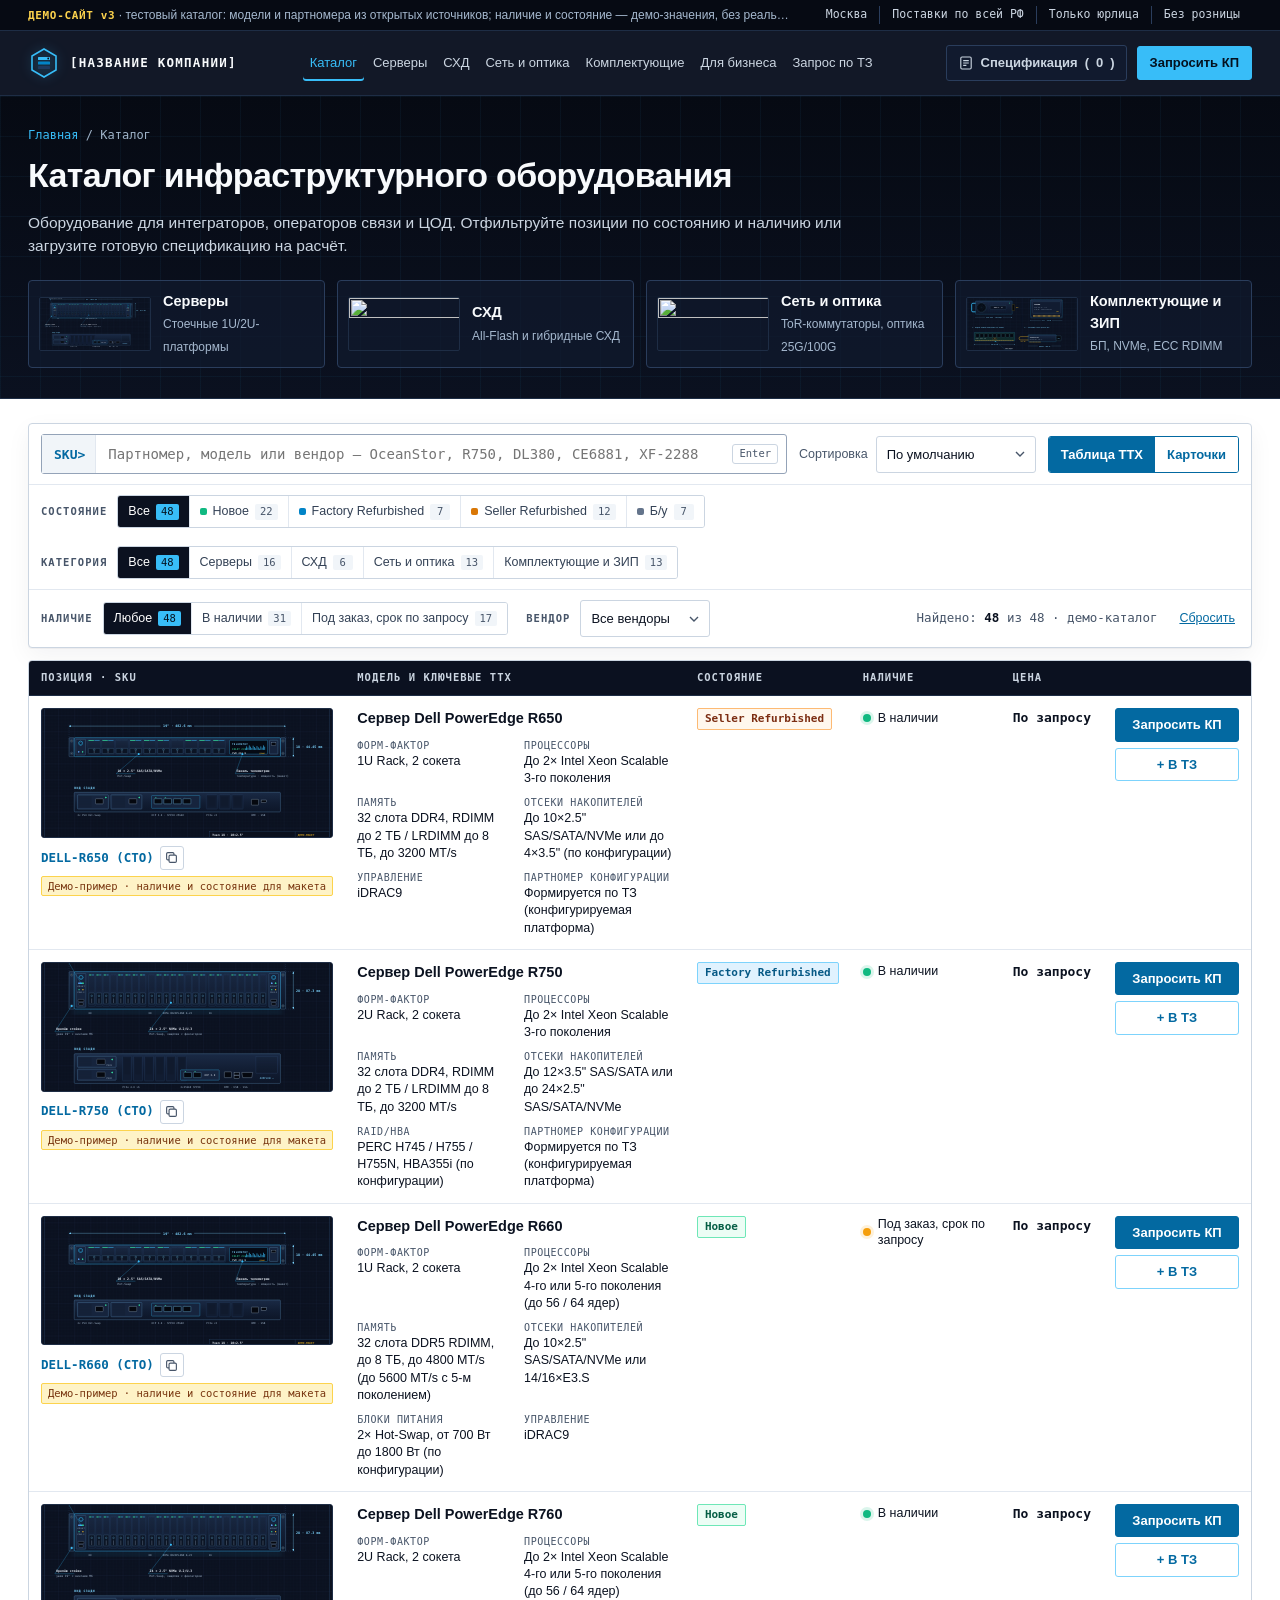
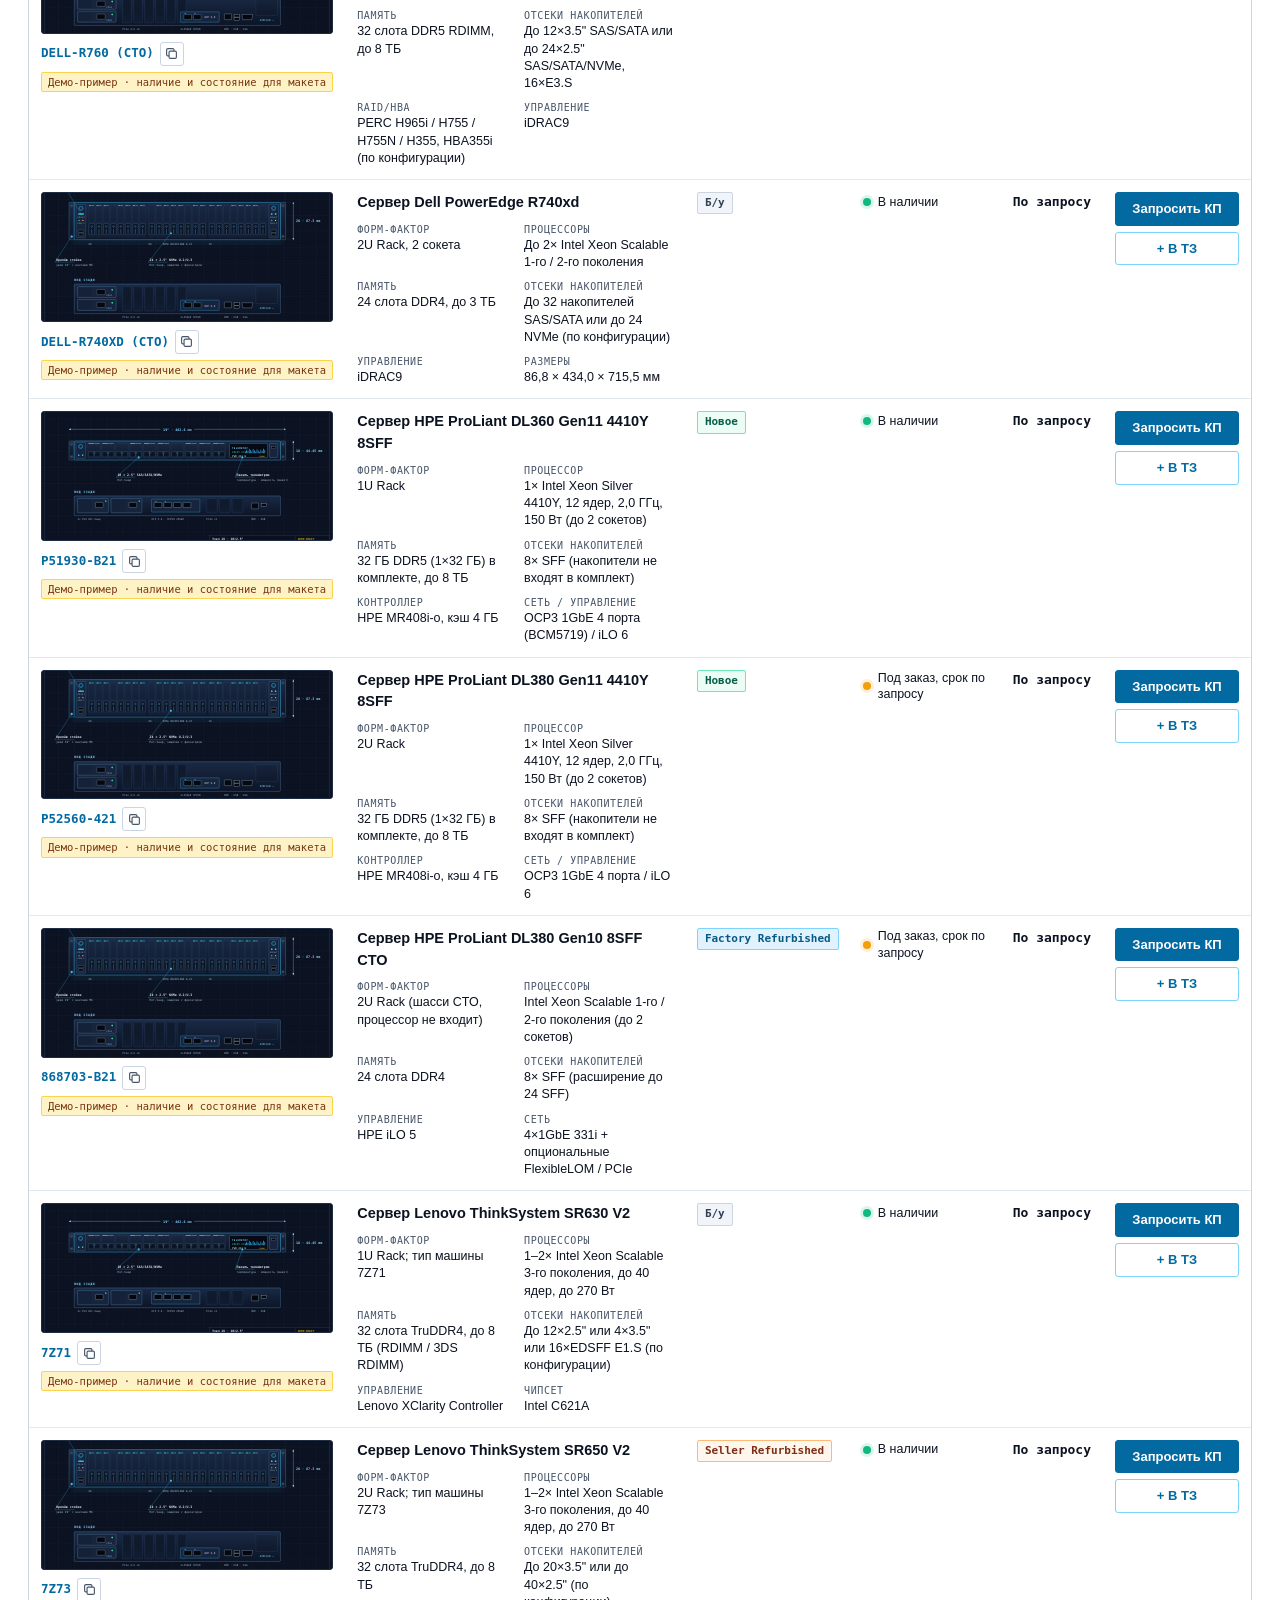
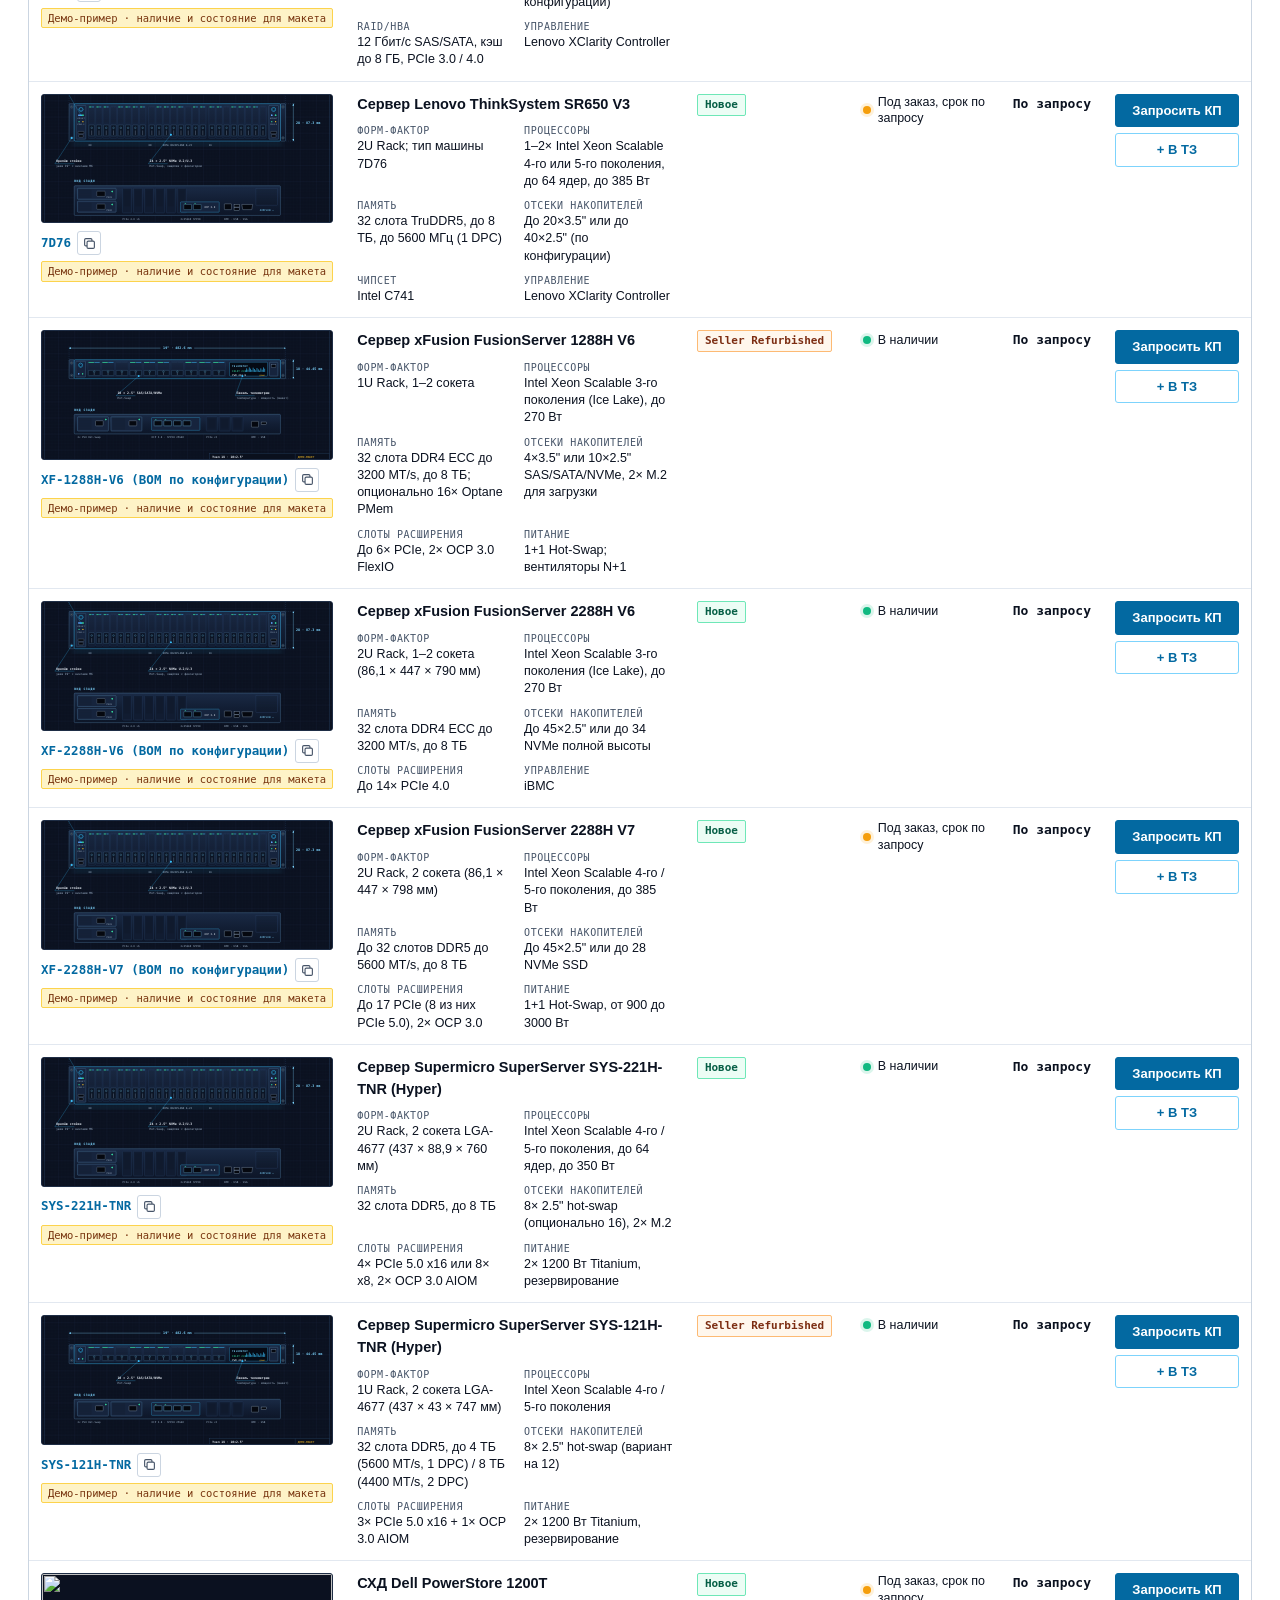
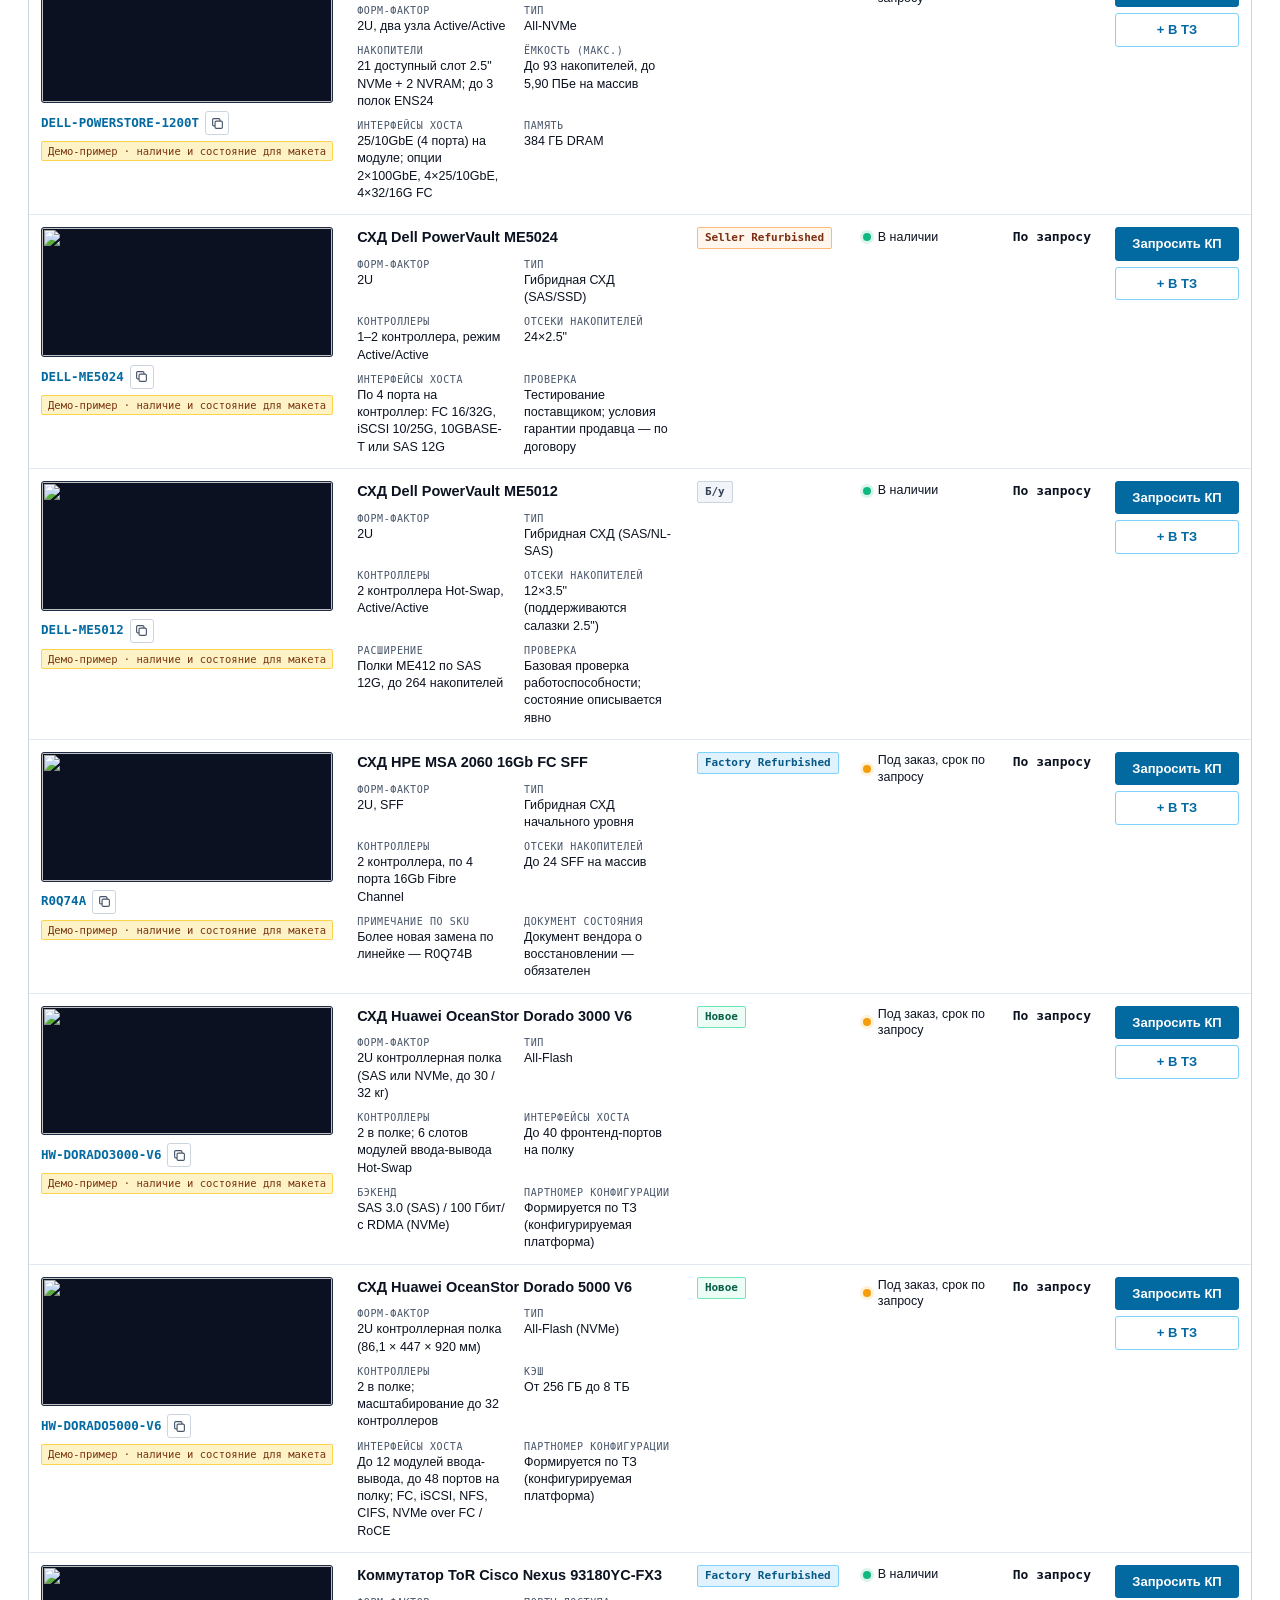
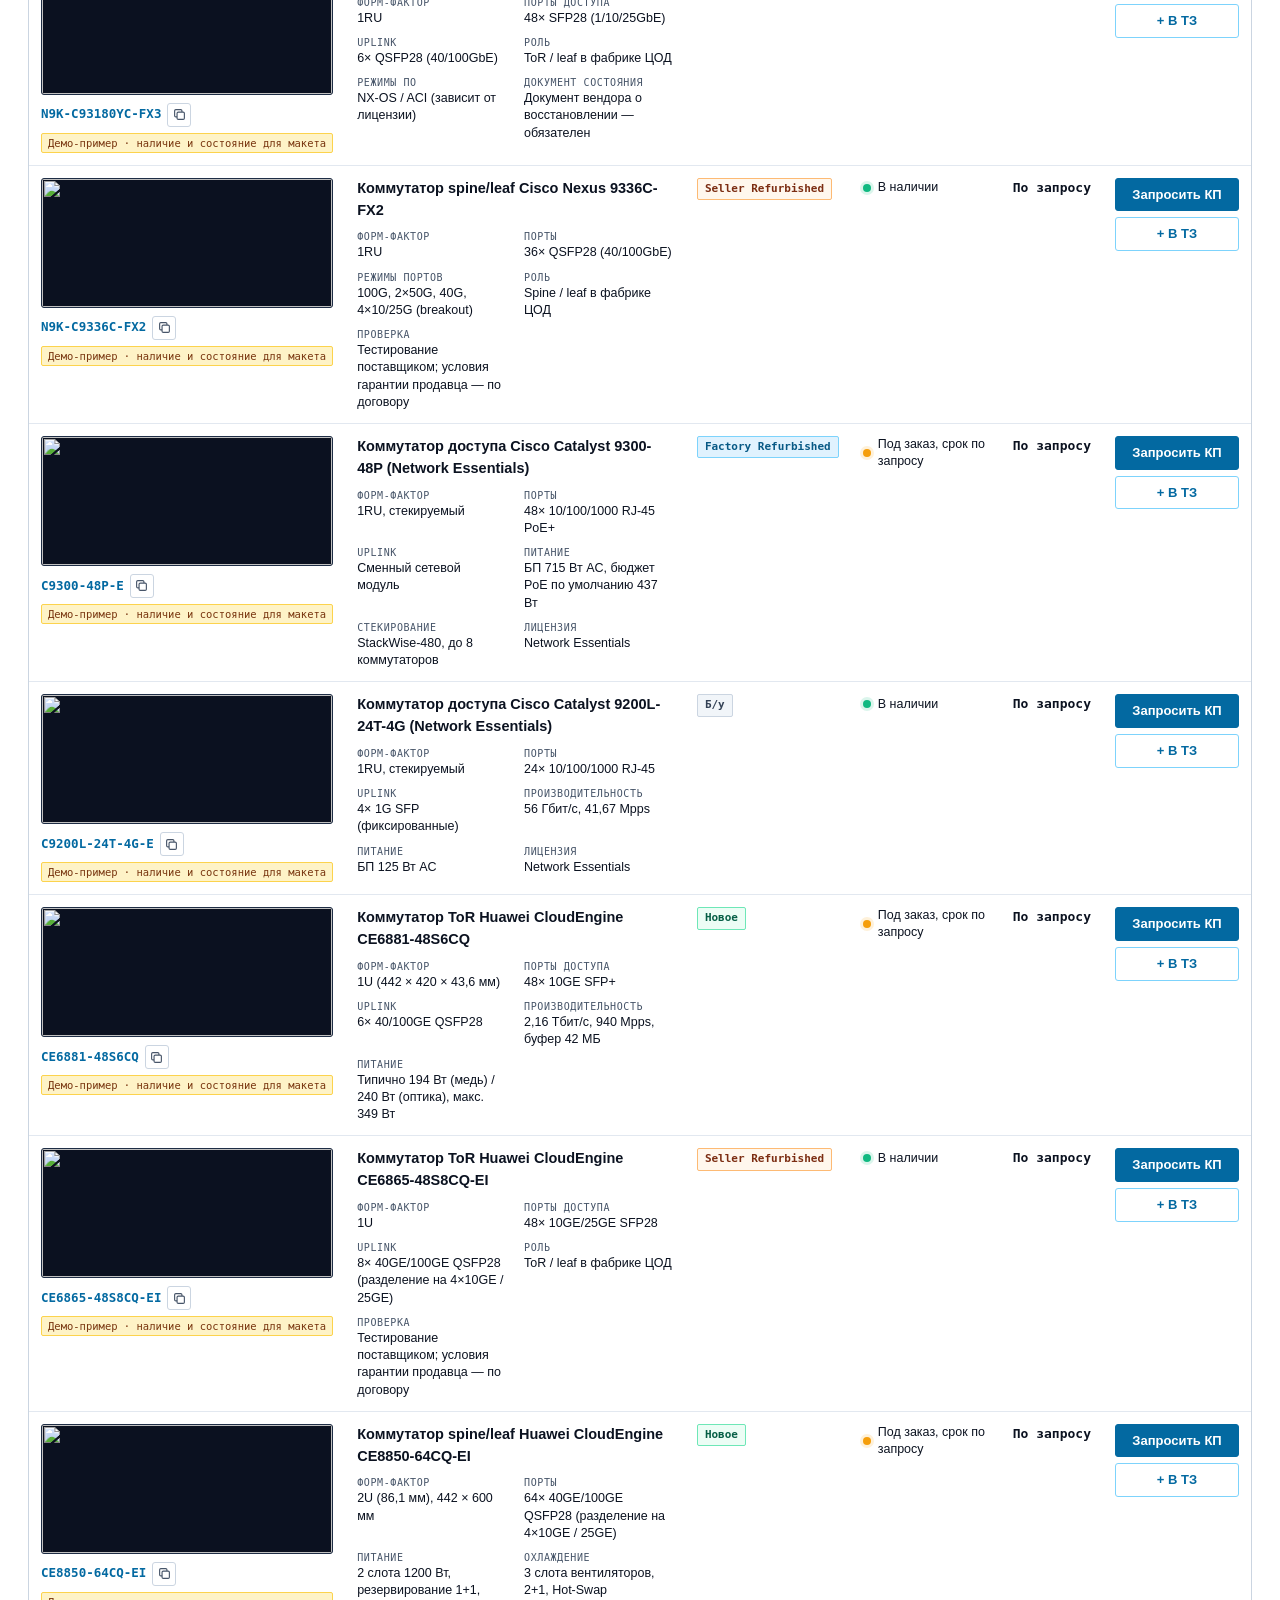
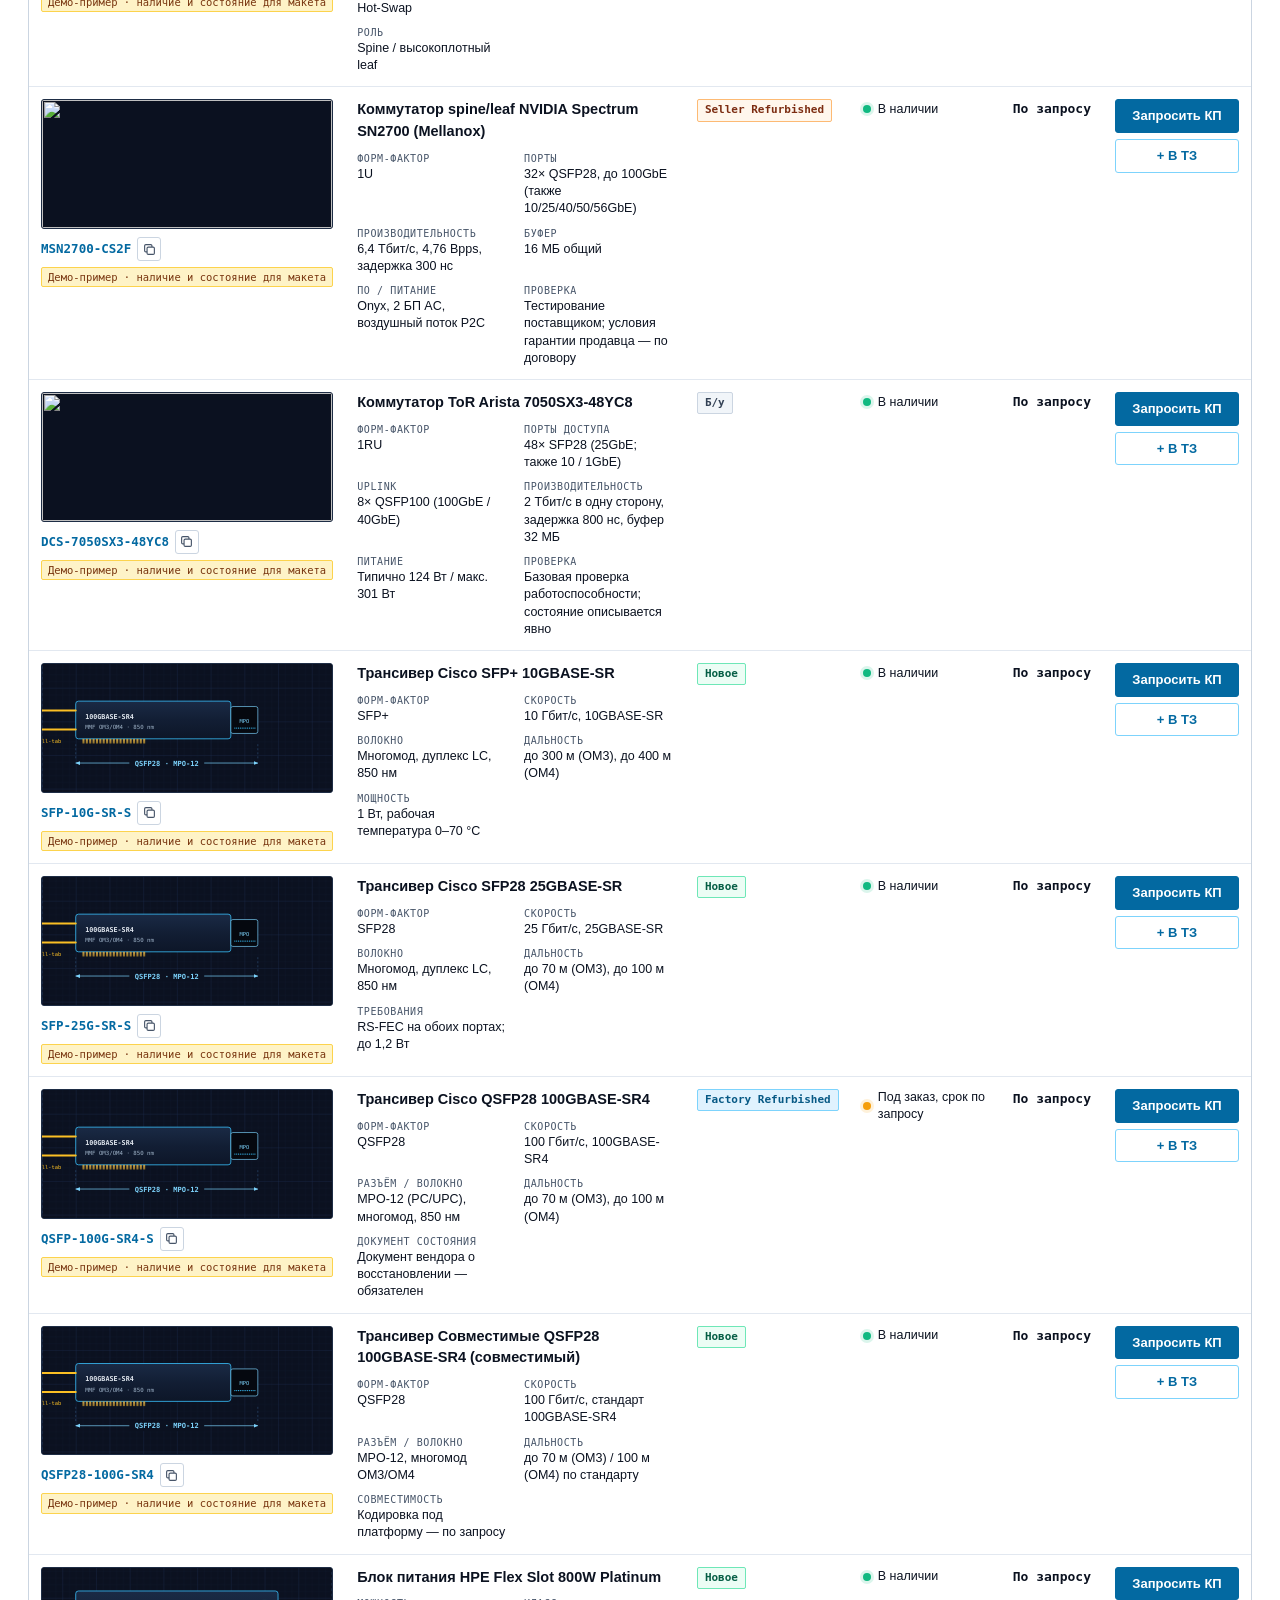
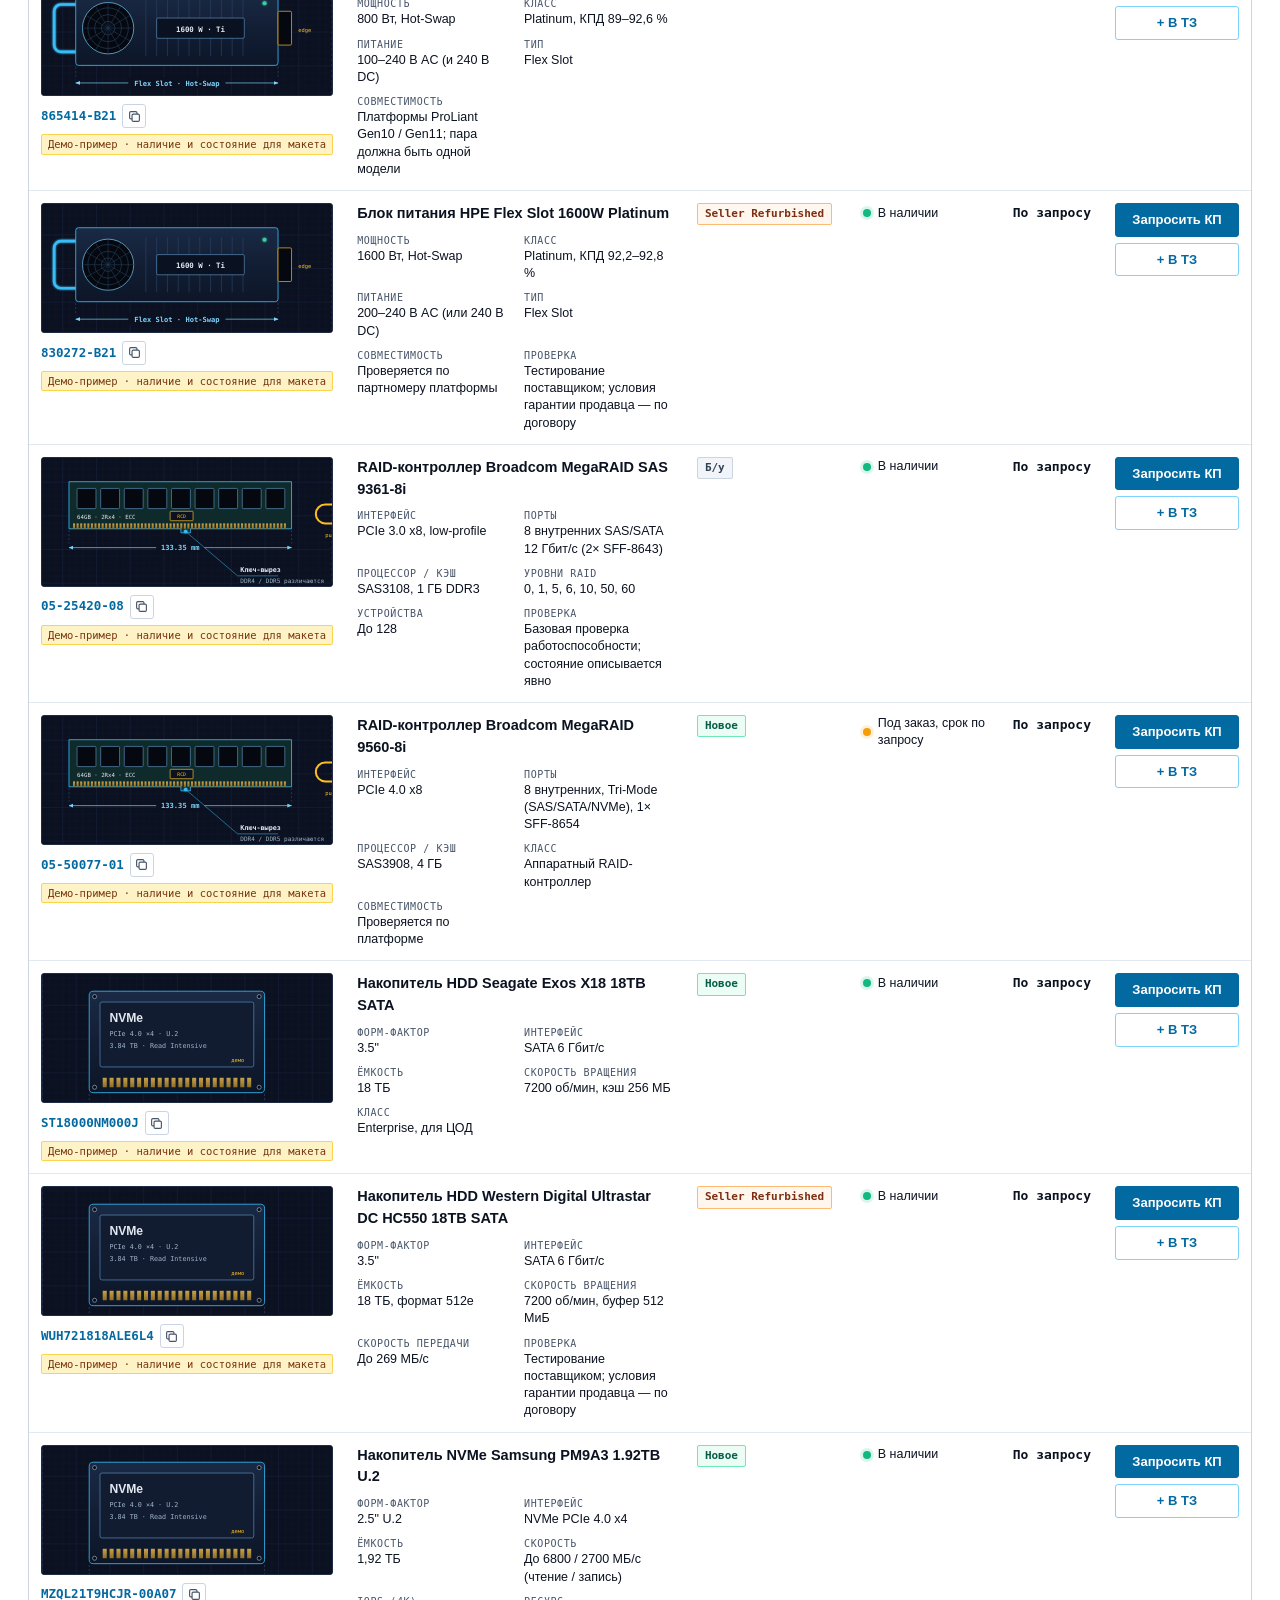
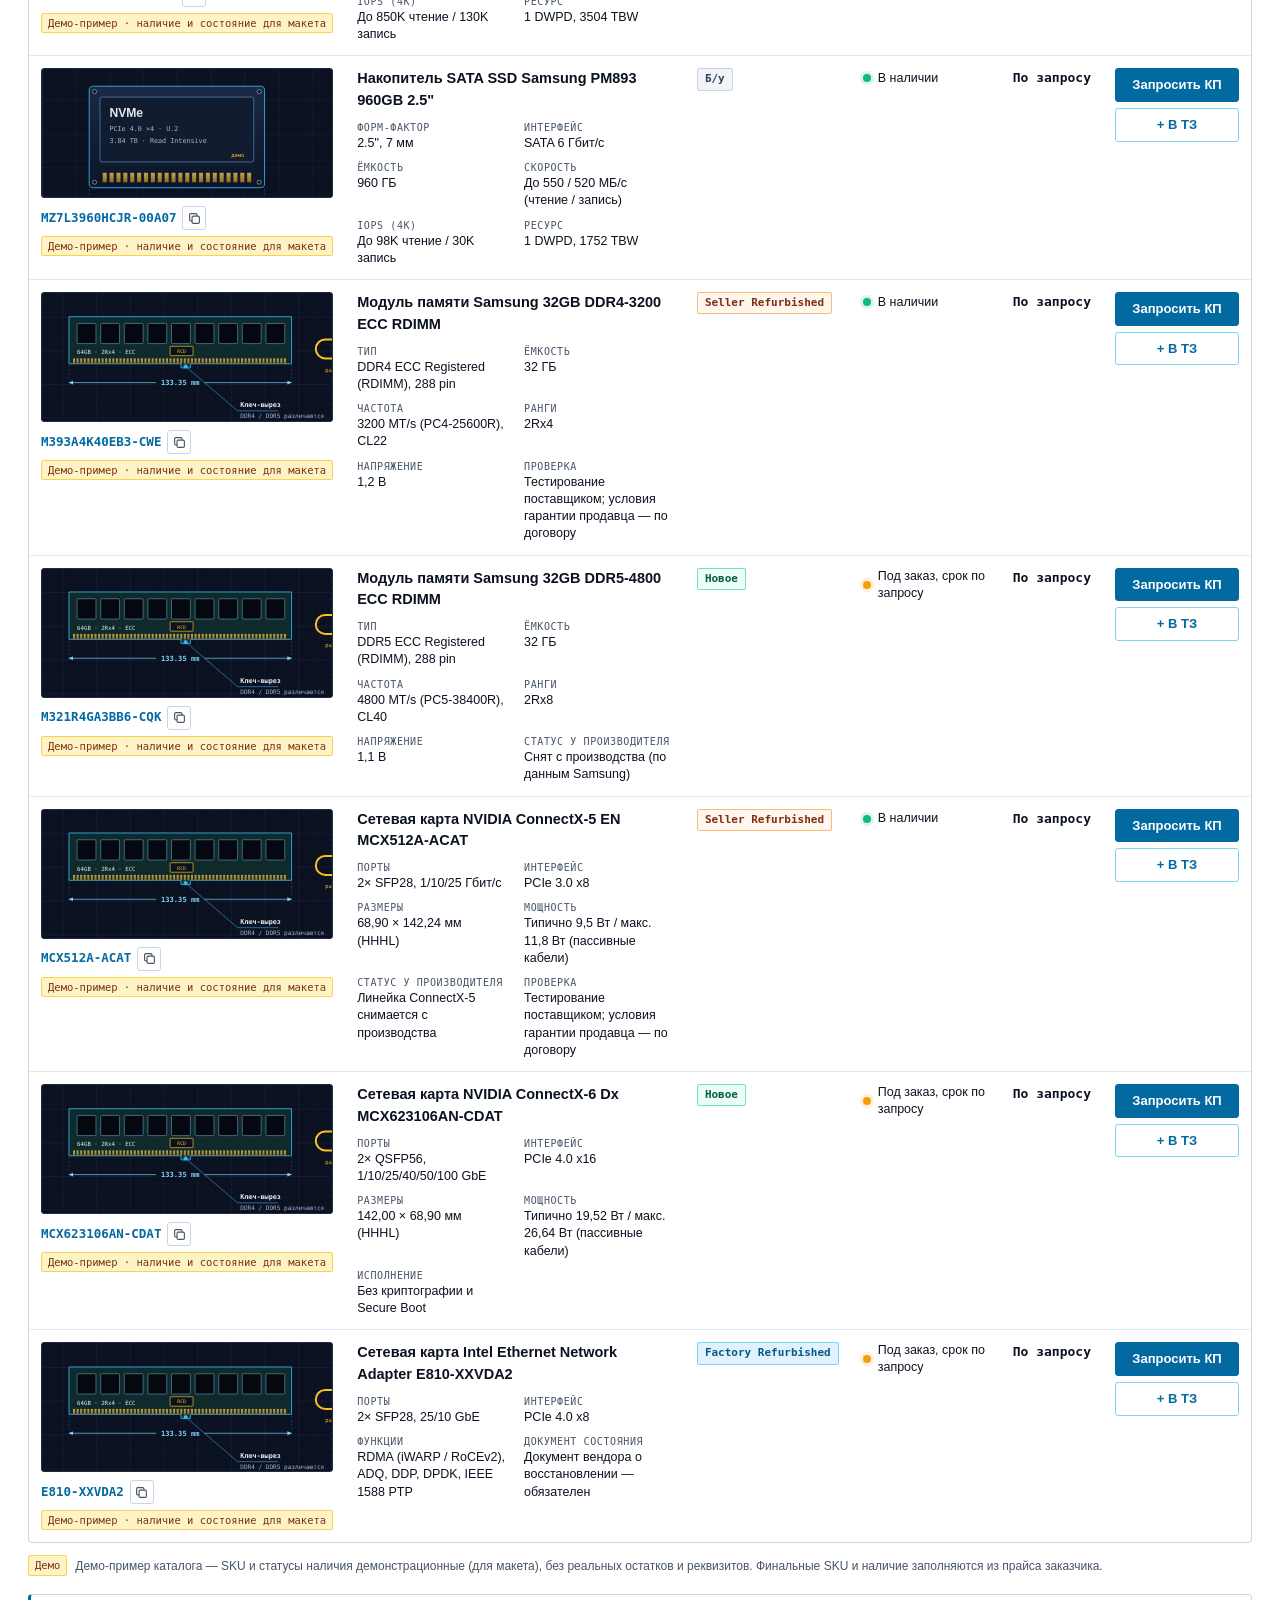
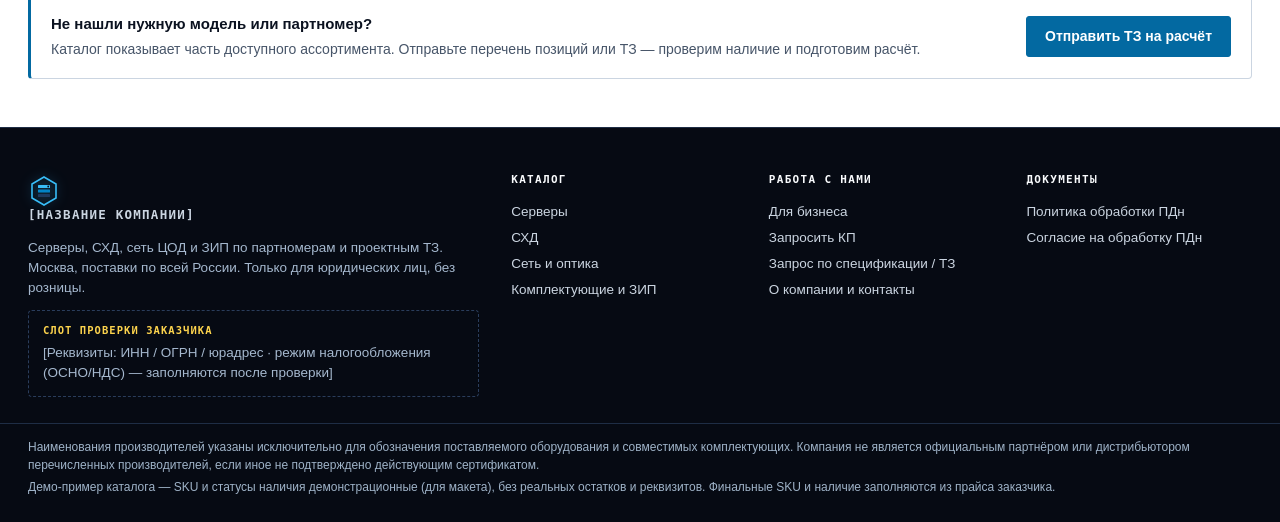
==== catalog.html @ e1e4afc6 "Demo site v3 (3/5): pages" ====
<!doctype html>
<html lang="ru">
<head>
<meta name="robots" content="noindex,nofollow">
<meta charset="utf-8">
<meta name="viewport" content="width=device-width, initial-scale=1">
<title>Каталог — демо-сайт v3</title>
<meta name="description" content="Каталог: серверы, СХД, сеть и оптика, комплектующие — фильтр по 4 состояниям и наличию.">
<link rel="icon" href="data:,">
<link rel="stylesheet" href="assets/style.css">
</head>
<body class="pg-catalog">
<a class="skip" href="#main">К содержанию</a>
<div class="util-bar"><div class="wrap ub"><span class="ub-demo"><b>ДЕМО-САЙТ v3</b> · тестовый каталог: модели и партномера из открытых источников; наличие и состояние — демо-значения, без реальных остатков и реквизитов</span><span class="ub-facts"><span>Москва</span><span>Поставки по всей РФ</span><span>Только юрлица</span><span>Без розницы</span></span></div></div><header class="site-header"><div class="wrap hdr"><a class="logo" href="index.html"><svg class="logo-mark" viewBox="0 0 32 32" aria-hidden="true"><path d="M16 2 28 9v14l-12 7L4 23V9z" fill="none" stroke="#38BDF8" stroke-width="1.6"/><rect x="10" y="10" width="12" height="3" rx=".6" fill="#38BDF8"/><rect x="10" y="14.5" width="12" height="3" rx=".6" fill="#0284C7"/><rect x="10" y="19" width="12" height="3" rx=".6" fill="#1E3A5F"/><circle cx="20.2" cy="11.5" r=".9" fill="#060A13"/></svg><span class="logo-txt">[НАЗВАНИЕ КОМПАНИИ]<small>инфраструктура ЦОД · B2B</small></span></a><nav class="nav" aria-label="Основное меню"><a data-nav href="catalog.html">Каталог</a><a data-nav href="catalog.html?category=servers">Серверы</a><a data-nav href="catalog.html?category=storage">СХД</a><a data-nav href="catalog.html?category=network">Сеть и оптика</a><a data-nav href="catalog.html?category=components">Комплектующие</a><a data-nav href="for-business.html">Для бизнеса</a><a data-nav href="rfq-spec.html">Запрос по ТЗ</a></nav><div class="hdr-cta"><button type="button" class="spec-btn" data-bom-btn aria-label="Черновик спецификации"><svg viewBox="0 0 20 20" aria-hidden="true"><rect x="3.5" y="2.5" width="13" height="15" rx="1.5" fill="none" stroke="currentColor" stroke-width="1.4"/><path d="M6.5 7h7M6.5 10h7M6.5 13h4" stroke="currentColor" stroke-width="1.4"/></svg><span class="spec-l">Спецификация</span> (<span data-bom-count>0</span>)</button><a class="btn btn-cyan btn-sm hdr-kp" href="rfq.html">Запросить КП</a><button class="menu-btn" type="button" data-menu-toggle aria-expanded="false" aria-label="Меню"><span></span><span></span><span></span></button></div></div></header>
<main id="main">
<section class="page-head"><div class="wrap"><nav class="crumbs mono" aria-label="Хлебные крошки"><a href="index.html">Главная</a> / <span>Каталог</span></nav>
<h1 data-cat-h1 data-default="Каталог инфраструктурного оборудования">Каталог инфраструктурного оборудования</h1>
<p class="lead">Оборудование для интеграторов, операторов связи и ЦОД. Отфильтруйте позиции по состоянию и наличию или загрузите готовую спецификацию на расчёт.</p>
<div class="cat-tiles"><a class="cat-tile" href="catalog.html?category=servers"><img src="assets/img/server-2u-nvme.svg" alt=""><span><b>Серверы</b><small>Стоечные 1U/2U-платформы</small></span></a><a class="cat-tile" href="catalog.html?category=storage"><img src="assets/img/storage-allflash.svg" alt=""><span><b>СХД</b><small>All-Flash и гибридные СХД</small></span></a><a class="cat-tile" href="catalog.html?category=network"><img src="assets/img/switch-tor-1u.svg" alt=""><span><b>Сеть и оптика</b><small>ToR-коммутаторы, оптика 25G/100G</small></span></a><a class="cat-tile" href="catalog.html?category=components"><img src="assets/img/component-psu-kit.svg" alt=""><span><b>Комплектующие и ЗИП</b><small>БП, NVMe, ECC RDIMM</small></span></a></div></div></section>
<section class="light light-tight"><div class="wrap"><div class="wz" data-catalog data-view="table" data-main-catalog>
<div class="toolbar">
<div class="tb-row"><form class="sku-search" data-search-form role="search"><span class="sku-pfx mono" aria-hidden="true">SKU&gt;</span><input type="search" data-fsearch placeholder="Партномер, модель или вендор — OceanStor, R750, DL380, CE6881, XF-2288" aria-label="Поиск по партномеру, модели или вендору" autocomplete="off" spellcheck="false"><kbd class="mono">Enter</kbd></form>
<label class="tb-sel"><span>Сортировка</span><select data-fsel="sort" aria-label="Сортировка"><option value="default">По умолчанию</option><option value="stock">Сначала в наличии</option><option value="vendor">По вендору</option><option value="form">По форм-фактору</option></select></label>
<div class="view-tg" role="group" aria-label="Вид"><button type="button" data-view="table">Таблица ТТХ</button><button type="button" data-view="cards">Карточки</button></div></div>
<div class="tb-row tb-filters"><div class="fgroup"><span class="fl">Состояние</span><div class="seg seg-cond" role="group" aria-label="Состояние"><button type="button" data-fbtn data-key="condition" data-value="">Все <span class="n"></span></button><button type="button" class="fb-new" data-fbtn data-key="condition" data-value="new">Новое <span class="n"></span></button><button type="button" class="fb-factory" data-fbtn data-key="condition" data-value="factory">Factory Refurbished <span class="n"></span></button><button type="button" class="fb-seller" data-fbtn data-key="condition" data-value="seller">Seller Refurbished <span class="n"></span></button><button type="button" class="fb-used" data-fbtn data-key="condition" data-value="used">Б/у <span class="n"></span></button></div></div>
<div class="fgroup"><span class="fl">Категория</span><div class="seg" role="group" aria-label="Категория"><button type="button" data-fbtn data-key="category" data-value="">Все <span class="n"></span></button><button type="button" class="fb-servers" data-fbtn data-key="category" data-value="servers">Серверы <span class="n"></span></button><button type="button" class="fb-storage" data-fbtn data-key="category" data-value="storage">СХД <span class="n"></span></button><button type="button" class="fb-network" data-fbtn data-key="category" data-value="network">Сеть и оптика <span class="n"></span></button><button type="button" class="fb-components" data-fbtn data-key="category" data-value="components">Комплектующие и ЗИП <span class="n"></span></button></div></div></div>
<div class="tb-row tb-filters"><div class="fgroup"><span class="fl">Наличие</span><div class="seg" role="group" aria-label="Наличие"><button type="button" data-fbtn data-key="availability" data-value="">Любое <span class="n"></span></button><button type="button" class="fb-in_stock" data-fbtn data-key="availability" data-value="in_stock">В наличии <span class="n"></span></button><button type="button" class="fb-on_order" data-fbtn data-key="availability" data-value="on_order">Под заказ, срок по запросу <span class="n"></span></button></div></div>
<div class="fgroup"><span class="fl">Вендор</span><select data-fsel="vendor" aria-label="Вендор"><option value="">Все вендоры</option><option value="Dell">Dell</option><option value="HPE">HPE</option><option value="Lenovo">Lenovo</option><option value="Huawei">Huawei</option><option value="xFusion">xFusion</option><option value="Supermicro">Supermicro</option><option value="Cisco">Cisco</option><option value="NVIDIA">NVIDIA</option><option value="Arista">Arista</option><option value="Broadcom">Broadcom</option><option value="Seagate">Seagate</option><option value="Western Digital">Western Digital</option><option value="Samsung">Samsung</option><option value="Intel">Intel</option><option value="Совместимые">Совместимые</option></select></div>
<span class="tb-count" data-count></span><button type="button" class="tb-reset" data-reset>Сбросить</button></div>
</div>
<div class="results" data-results></div>
<p class="wz-demo"><span class="demo-tag">Демо</span> Демо-пример каталога — SKU и статусы наличия демонстрационные (для макета), без реальных остатков и реквизитов. Финальные SKU и наличие заполняются из прайса заказчика.</p>
</div>
<div class="not-found"><div><b>Не нашли нужную модель или партномер?</b><p>Каталог показывает часть доступного ассортимента. Отправьте перечень позиций или ТЗ — проверим наличие и подготовим расчёт.</p></div><a class="btn btn-primary" href="rfq-spec.html">Отправить ТЗ на расчёт</a></div></div></section>
</main>
<footer class="site-footer"><div class="wrap ftr">
<div class="ftr-col"><a class="logo" href="index.html"><svg class="logo-mark" viewBox="0 0 32 32" aria-hidden="true"><path d="M16 2 28 9v14l-12 7L4 23V9z" fill="none" stroke="#38BDF8" stroke-width="1.6"/><rect x="10" y="10" width="12" height="3" rx=".6" fill="#38BDF8"/><rect x="10" y="14.5" width="12" height="3" rx=".6" fill="#0284C7"/><rect x="10" y="19" width="12" height="3" rx=".6" fill="#1E3A5F"/><circle cx="20.2" cy="11.5" r=".9" fill="#060A13"/></svg><span class="logo-txt">[НАЗВАНИЕ КОМПАНИИ]<small>инфраструктура ЦОД · B2B</small></span></a>
<p>Серверы, СХД, сеть ЦОД и ЗИП по партномерам и проектным ТЗ. Москва, поставки по всей России. Только для юридических лиц, без розницы.</p>
<div class="slot-box"><span class="slot-label">Слот проверки заказчика</span>[Реквизиты: ИНН / ОГРН / юрадрес · режим налогообложения (ОСНО/НДС) — заполняются после проверки]</div></div>
<div class="ftr-col"><b>Каталог</b><a href="catalog.html?category=servers">Серверы</a><a href="catalog.html?category=storage">СХД</a><a href="catalog.html?category=network">Сеть и оптика</a><a href="catalog.html?category=components">Комплектующие и ЗИП</a></div>
<div class="ftr-col"><b>Работа с нами</b><a href="for-business.html">Для бизнеса</a><a href="rfq.html">Запросить КП</a><a href="rfq-spec.html">Запрос по спецификации / ТЗ</a><a href="for-business.html#contacts">О компании и контакты</a></div>
<div class="ftr-col"><b>Документы</b><a href="privacy.html">Политика обработки ПДн</a><a href="consent.html">Согласие на обработку ПДн</a></div>
</div><div class="wrap ftr-note"><p>Наименования производителей указаны исключительно для обозначения поставляемого оборудования и совместимых комплектующих. Компания не является официальным партнёром или дистрибьютором перечисленных производителей, если иное не подтверждено действующим сертификатом.</p><p>Демо-пример каталога — SKU и статусы наличия демонстрационные (для макета), без реальных остатков и реквизитов. Финальные SKU и наличие заполняются из прайса заказчика.</p></div></footer>
<section class="bom" id="bom" hidden aria-label="Черновик спецификации (BOM)">
<div class="wrap bom-bar"><button type="button" class="bom-toggle" data-bom-toggle aria-expanded="false" aria-controls="bom-list">
<span class="bom-ico" aria-hidden="true"></span><span class="bom-t">Черновик спецификации (BOM)</span><span class="bom-sum mono" data-bom-sum></span><span class="bom-chev" aria-hidden="true"></span></button>
<span class="bom-note">Демо: хранится только в этом браузере · без цен</span>
<button type="button" class="bom-clear" data-bom-clear>Очистить</button>
<a class="btn btn-cyan btn-sm" data-bom-go href="rfq-spec.html?from=bom">Передать в расчёт ТЗ →</a></div>
<div class="wrap bom-body"><div class="bom-head mono"><span>SKU</span><span>Модель</span><span>Состояние</span><span>Кол-во</span><span></span></div><ul id="bom-list" class="bom-list" data-bom-list></ul></div>
</section>
<script src="assets/data.js"></script>
<script src="assets/core.js"></script>
</body>
</html>
---- assets/style.css ----
/* Прототип v2 — «Инженерный ЦОД-контур». Тёмный обсидиановый вход + светлая инженерная рабочая зона.
   Шрифты только системные/локально установленные, без внешних загрузок. */
:root{
  --ink0:#060A13;--ink1:#0B1120;--ink2:#111A2E;--edge:#1E2D45;--edge2:#2A3D5C;
  --cyan:#38BDF8;--cyan-d:#0284C7;--cyan-dd:#0369A1;--on-dark:#F8FAFC;--on-dark2:#CBD5E1;--on-dark3:#A5B8CE;--on-dark4:#9FB3C8;
  --paper:#FFFFFF;--paper2:#F8FAFC;--paper3:#F1F5F9;--line:#E2E8F0;--line2:#CBD5E1;--text:#0B1220;--text2:#334155;--muted:#475569;
  --green:#059669;--amber:#B45309;
  --font:"Inter","Segoe UI",Roboto,"Helvetica Neue","Noto Sans",Arial,sans-serif;
  --head:"Inter Tight","Inter","Segoe UI",Roboto,Arial,sans-serif;
  --mono:"JetBrains Mono","IBM Plex Mono",Consolas,"SFMono-Regular","DejaVu Sans Mono",monospace;
  --maxw:1360px;--hdr:64px;
}
*,*::before,*::after{box-sizing:border-box}
html{-webkit-text-size-adjust:100%;scroll-padding-top:calc(var(--hdr) + 12px)}
body{margin:0;font-family:var(--font);font-size:15px;line-height:1.5;color:var(--text);background:var(--paper2);overflow-x:hidden;font-feature-settings:"tnum" 1,"cv11" 1}
img,svg{display:block;max-width:100%}
a{color:var(--cyan-dd);text-decoration:none}a:hover{text-decoration:underline}
h1,h2,h3{font-family:var(--head);margin:0 0 .5em;line-height:1.12;letter-spacing:-.02em;font-weight:650}
p{margin:0 0 1em}ul,ol{margin:0;padding:0;list-style:none}
.mono{font-family:var(--mono);letter-spacing:0;font-variant-numeric:tabular-nums}
.wrap{max-width:var(--maxw);margin:0 auto;padding:0 28px}
[hidden]{display:none!important}
.sr{position:absolute;width:1px;height:1px;overflow:hidden;clip:rect(0 0 0 0)}
.skip{position:absolute;left:-999px;top:0;background:var(--cyan);color:var(--ink0);padding:8px 12px;z-index:100}.skip:focus{left:8px}
:focus-visible{outline:2px solid var(--cyan);outline-offset:2px}
.muted{color:var(--muted)}
.eyebrow{display:inline-block;font-family:var(--mono);font-size:11.5px;font-weight:600;letter-spacing:.14em;color:var(--cyan-dd);margin-bottom:12px;text-transform:uppercase}
.slot{display:inline-block;border:1px dashed currentColor;border-radius:3px;padding:0 6px;font-size:.88em;opacity:.9}
.slot-box{border:1px dashed var(--line2);border-radius:4px;padding:12px 14px;font-size:13.5px;color:var(--text2);background:var(--paper2)}
.slot-label{display:block;font-family:var(--mono);font-size:10.5px;font-weight:700;letter-spacing:.1em;text-transform:uppercase;color:var(--amber);margin-bottom:4px}
.demo-tag{display:inline-block;font-family:var(--mono);font-size:10.5px;line-height:1.35;padding:2px 6px;border-radius:2px;background:#FEF3C7;color:#78350F;border:1px solid #FCD34D;white-space:nowrap}
/* кнопки */
.btn{display:inline-flex;align-items:center;justify-content:center;gap:8px;font:inherit;font-weight:600;font-size:14px;line-height:1.2;padding:11px 18px;border-radius:3px;border:1px solid transparent;cursor:pointer;text-decoration:none!important;white-space:nowrap;transition:background .12s,border-color .12s,color .12s}
.btn-sm{padding:8px 12px;font-size:13px}.btn-block{width:100%}
.btn-primary{background:var(--cyan-dd);color:#fff;border-color:var(--cyan-dd)}.btn-primary:hover{background:#075985}
.btn-cyan{background:var(--cyan);color:#04111F;border-color:var(--cyan)}.btn-cyan:hover{background:#7DD3FC}
.btn-outline{background:transparent;color:var(--cyan);border-color:var(--cyan)}.btn-outline:hover{background:rgba(56,189,248,.12)}
.btn-ghost{background:#fff;color:var(--text);border-color:var(--line2)}.btn-ghost:hover{border-color:var(--text)}
.btn-add{background:#fff;color:var(--cyan-dd);border-color:#7DD3FC}.btn-add:hover{background:#F0F9FF;border-color:var(--cyan-dd)}
.btn-add.in-bom{background:#ECFDF5;color:#065F46;border-color:#6EE7B7}
.copy-btn{display:inline-flex;align-items:center;gap:6px;background:transparent;border:1px solid var(--line2);border-radius:3px;width:24px;height:24px;padding:0;justify-content:center;cursor:pointer;color:var(--muted);flex:0 0 24px}
.copy-btn svg{width:13px;height:13px;fill:none;stroke:currentColor;stroke-width:1.4}
.copy-btn:hover{color:var(--cyan-dd);border-color:var(--cyan-dd)}
/* служебная полоса и шапка */
.util-bar{background:var(--ink0);color:var(--on-dark3);font-size:12px;border-bottom:1px solid var(--edge)}
.ub{display:flex;justify-content:space-between;gap:20px;align-items:center;min-height:30px;white-space:nowrap}
.ub-demo{overflow:hidden;text-overflow:ellipsis}.ub-demo b{color:#FCD34D;font-family:var(--mono);font-weight:600;letter-spacing:.06em;font-size:11px}
.ub-facts{display:flex;gap:0;font-family:var(--mono);font-size:11.5px;color:var(--on-dark2)}
.ub-facts span{padding:0 12px;border-left:1px solid var(--edge2)}.ub-facts span:first-child{border-left:0}
.site-header{background:rgba(11,17,32,.97);border-bottom:1px solid var(--edge);position:sticky;top:0;z-index:40;backdrop-filter:saturate(1.2) blur(6px)}
.hdr{display:flex;align-items:center;gap:24px;height:var(--hdr)}
.logo{display:flex;align-items:center;gap:10px;color:var(--on-dark);text-decoration:none!important;flex-shrink:0}
.logo-mark{width:32px;height:32px;filter:drop-shadow(0 0 6px rgba(56,189,248,.35))}
.logo-txt{font-family:var(--mono);font-size:12.5px;font-weight:700;letter-spacing:.1em;display:flex;flex-direction:column;line-height:1.25}
.logo-txt small{font-weight:400;letter-spacing:.04em;color:var(--on-dark4);font-size:10.5px}
.nav{display:flex;gap:2px;flex:1;justify-content:center}
.nav a{color:var(--on-dark2);font-size:13.5px;padding:8px 10px;border-radius:3px;white-space:nowrap}
.nav a:hover{color:#fff;background:var(--ink2);text-decoration:none}
.nav a.is-active{color:var(--cyan);box-shadow:inset 0 -2px 0 var(--cyan)}
.hdr-cta{display:flex;gap:10px;align-items:center;flex-shrink:0}
.spec-btn{display:inline-flex;align-items:center;gap:7px;font:inherit;font-size:13px;font-weight:600;color:var(--on-dark2);background:var(--ink2);border:1px solid var(--edge2);border-radius:3px;padding:7px 11px;cursor:pointer;font-variant-numeric:tabular-nums}
.spec-btn svg{width:16px;height:16px}
.spec-btn:hover{border-color:var(--cyan);color:#fff}
.spec-btn.has-items{color:var(--cyan);border-color:var(--cyan);box-shadow:0 0 0 3px rgba(56,189,248,.12)}
.menu-btn{display:none;background:transparent;border:1px solid var(--edge2);width:40px;height:38px;flex-direction:column;justify-content:center;gap:5px;padding:0 10px;cursor:pointer;border-radius:3px}
.menu-btn span{height:1.6px;background:var(--on-dark2);display:block}
/* hero */
.hero{position:relative;overflow:hidden;color:var(--on-dark2);background:radial-gradient(1100px 520px at 78% 10%,rgba(2,132,199,.16),transparent 60%),linear-gradient(180deg,var(--ink0) 0%,var(--ink1) 70%,var(--ink2) 100%);padding:34px 0 0}
.hero-grid-bg{position:absolute;inset:0;background-image:linear-gradient(rgba(56,189,248,.055) 1px,transparent 1px),linear-gradient(90deg,rgba(56,189,248,.055) 1px,transparent 1px);background-size:40px 40px;-webkit-mask-image:linear-gradient(180deg,#000 30%,transparent 95%);mask-image:linear-gradient(180deg,#000 30%,transparent 95%)}
.hero-rack{position:absolute;right:-70px;top:-20px;width:400px;opacity:.3;pointer-events:none}
.hero-grid{position:relative;display:grid;grid-template-columns:minmax(0,1.22fr) minmax(0,1fr);gap:44px;align-items:start}
.hero .eyebrow{color:var(--cyan)}
.hero h1{color:var(--on-dark);font-size:44px;font-weight:600;max-width:760px;margin-bottom:14px}
.hero .lead{font-size:16.5px;color:var(--on-dark2);max-width:620px;margin-bottom:22px}
.seg-cards{display:grid;grid-template-columns:1fr 1fr;gap:14px}
.seg-card{display:flex;flex-direction:column;gap:8px;padding:16px 18px 16px;border:1px solid var(--edge2);background:linear-gradient(180deg,rgba(17,26,46,.92),rgba(11,17,32,.92));color:var(--on-dark2);text-decoration:none!important;border-radius:4px;position:relative;transition:border-color .15s,transform .15s}
.seg-card::before{content:"";position:absolute;left:-1px;right:-1px;top:-1px;height:2px;background:linear-gradient(90deg,var(--cyan),transparent)}
.seg-card:hover{border-color:var(--cyan);transform:translateY(-1px)}
.sc-code{font-size:11px;letter-spacing:.12em;color:var(--cyan);font-weight:600}
.seg-card b{color:var(--on-dark);font-size:17px;font-family:var(--head);font-weight:600}
.seg-card ul{display:flex;flex-direction:column;gap:3px;font-size:13px;color:var(--on-dark2)}
.seg-card li{padding-left:14px;position:relative}.seg-card li::before{content:"";position:absolute;left:0;top:.62em;width:6px;height:1.5px;background:var(--cyan)}
.sc-cta{margin-top:auto;padding-top:4px;color:var(--cyan);font-weight:600;font-size:13.5px}
/* Quick-Desk */
.qd{background:rgba(17,26,46,.78);border:1px solid var(--edge2);border-radius:6px;box-shadow:0 30px 80px rgba(0,0,0,.45),inset 0 1px 0 rgba(255,255,255,.04);backdrop-filter:blur(10px);overflow:hidden}
.qd-head{display:flex;justify-content:space-between;align-items:center;padding:12px 18px;border-bottom:1px solid var(--edge)}
.qd-title{font-size:11.5px;letter-spacing:.16em;color:var(--cyan);font-weight:700}
.qd-live{font-family:var(--mono);font-size:11px;color:var(--on-dark3);display:flex;gap:7px;align-items:center}
.qd-live i{width:7px;height:7px;border-radius:50%;background:#34D399;box-shadow:0 0 8px #34D399}
.qd-tabs{display:grid;grid-template-columns:1fr 1fr;border-bottom:1px solid var(--edge)}
.qd-tabs button{font:inherit;font-size:13px;font-weight:600;color:var(--on-dark3);background:transparent;border:0;padding:11px 10px;cursor:pointer;border-bottom:2px solid transparent}
.qd-tabs button:hover{color:#fff}
.qd-tabs button.is-on{color:var(--on-dark);border-bottom-color:var(--cyan);background:rgba(56,189,248,.06)}
.qd-panel{padding:16px 18px 6px}
.qd-l{display:block;font-size:12.5px;color:var(--on-dark3);margin:0 0 6px}
.qd-input{display:flex;align-items:center;background:#050912;border:1px solid var(--edge2);border-radius:3px}
.qd-input:focus-within{border-color:var(--cyan);box-shadow:0 0 0 3px rgba(56,189,248,.15)}
.qd-input span{padding:0 10px 0 12px;color:var(--cyan);font-weight:700;font-size:13px}
.qd-input input{flex:1;min-width:0;background:transparent;border:0;outline:0;color:var(--on-dark);font-size:14px;padding:12px 12px 12px 0}
.qd-input input::placeholder,.qd textarea::placeholder{color:#7C8FA8}
.qd-ex{display:flex;flex-wrap:wrap;gap:6px;align-items:center;margin:10px 0 14px;font-size:12px;color:var(--on-dark3)}
.ex{font-size:11.5px;background:var(--ink1);color:var(--on-dark2);border:1px solid var(--edge2);border-radius:2px;padding:3px 7px;cursor:pointer}
.ex:hover{border-color:var(--cyan);color:var(--cyan)}
.qd-chips{display:grid;grid-template-columns:1fr 1fr;gap:6px;margin-bottom:14px}
.qchip{font:inherit;font-size:12.5px;font-weight:600;padding:8px 10px;border-radius:3px;border:1px solid var(--edge2);background:var(--ink1);color:var(--on-dark2);cursor:pointer;text-align:left;display:flex;align-items:center;gap:8px}
.qchip::before{content:"";width:8px;height:8px;border-radius:2px;flex:0 0 8px;background:var(--cc,#64748B)}
.qchip.is-on{border-color:var(--cyan);color:#fff;background:rgba(56,189,248,.12)}
.qc-new{--cc:#34D399}.qc-factory{--cc:#38BDF8}.qc-seller{--cc:#FBBF24}.qc-used{--cc:#94A3B8}
.qd-file{display:flex;align-items:center;gap:12px;padding:10px;border:1px dashed var(--edge2);border-radius:3px;background:#050912;position:relative}
.qd-file span{font-size:12px;color:var(--on-dark3);overflow:hidden;text-overflow:ellipsis;white-space:nowrap}
.qd-hint{display:block;font-size:11.5px;color:var(--on-dark4);margin:6px 0 12px}
.qd textarea{width:100%;background:#050912;border:1px solid var(--edge2);border-radius:3px;color:var(--on-dark);font-size:12.5px;padding:10px;margin-bottom:12px;resize:vertical}
.qd textarea:focus{outline:0;border-color:var(--cyan)}
.qd-foot{padding:10px 18px 12px;border-top:1px solid var(--edge);margin-top:10px;font-size:11px;letter-spacing:.06em;color:var(--on-dark3)}
.file-native{position:absolute;opacity:0;width:1px;height:1px;overflow:hidden}
.facts{position:relative;display:grid;grid-template-columns:repeat(4,1fr);margin-top:26px;border-top:1px solid var(--edge)}
.fact{display:flex;gap:12px;padding:16px 18px 18px 0;align-items:flex-start}
.fact+.fact{padding-left:18px;border-left:1px solid var(--edge)}
.fact svg{width:20px;height:20px;color:var(--cyan);flex:0 0 20px;margin-top:2px}
.fact b{display:block;font-family:var(--mono);color:var(--on-dark);font-size:13px;font-weight:600;letter-spacing:.02em}
.fact span{font-size:12.5px;color:var(--on-dark3);line-height:1.45}
/* светлая рабочая зона */
.light{background:var(--paper);padding:48px 0}
.light-alt{background:var(--paper2);border-top:1px solid var(--line);border-bottom:1px solid var(--line)}
.light-tight{padding:24px 0 48px}
#workzone{padding-top:30px;background:linear-gradient(180deg,var(--paper2),var(--paper) 240px)}
.sec-head{max-width:860px;margin-bottom:22px}
.sec-head h2,.light h2{font-size:28px}
.sec-head p{color:var(--muted);margin:0}
.wz-head{display:flex;justify-content:space-between;align-items:flex-end;gap:24px;margin-bottom:14px}
.wz-head h2{font-size:26px;margin-bottom:4px}
.wz-sub{color:var(--muted);margin:0;max-width:820px;font-size:14px}
.wz-link{font-weight:600;white-space:nowrap}
.toolbar{background:#fff;border:1px solid var(--line2);border-radius:4px;box-shadow:0 1px 0 rgba(15,23,42,.04),0 8px 24px rgba(15,23,42,.05)}
.tb-row{display:flex;gap:12px;align-items:center;padding:10px 12px;flex-wrap:wrap}
.tb-row+.tb-row{border-top:1px solid var(--line)}
.sku-search{flex:1 1 420px;display:flex;align-items:center;border:1px solid #94A3B8;border-radius:3px;background:#fff;min-width:0}
.sku-search:focus-within{border-color:var(--cyan-dd);box-shadow:0 0 0 3px rgba(2,132,199,.16)}
.sku-pfx{padding:0 10px 0 12px;color:var(--cyan-dd);font-weight:700;font-size:13px;align-self:stretch;display:flex;align-items:center;background:var(--paper3);border-right:1px solid var(--line)}
.sku-search input{flex:1;min-width:0;border:0;outline:0;font-family:var(--mono);font-size:14px;padding:11px 12px;background:transparent;color:var(--text)}
.sku-search kbd{font-size:10.5px;color:var(--muted);border:1px solid var(--line2);border-radius:3px;padding:1px 6px;margin-right:8px}
.tb-sel{display:flex;align-items:center;gap:8px;font-size:12.5px;color:var(--muted)}
select{font:inherit;font-size:13px;padding:8px 30px 8px 10px;border:1px solid var(--line2);border-radius:3px;background:#fff url("data:image/svg+xml,%3Csvg xmlns='http://www.w3.org/2000/svg' viewBox='0 0 10 6'%3E%3Cpath d='M1 1l4 4 4-4' fill='none' stroke='%23475569' stroke-width='1.4'/%3E%3C/svg%3E") no-repeat right 10px center/10px 6px;color:var(--text);-webkit-appearance:none;appearance:none}
.view-tg{display:flex;border:1px solid var(--cyan-dd);border-radius:3px;overflow:hidden}
.view-tg button{font:inherit;font-size:13px;font-weight:600;padding:8px 12px;border:0;background:#fff;color:var(--cyan-dd);cursor:pointer}
.view-tg button.is-on{background:var(--cyan-dd);color:#fff}
.tb-filters{gap:18px}
.fgroup{display:flex;align-items:center;gap:10px;flex-wrap:wrap}
.fl{font-family:var(--mono);font-size:10.5px;letter-spacing:.1em;text-transform:uppercase;color:var(--muted);font-weight:600}
.seg{display:flex;flex-wrap:wrap;border:1px solid var(--line2);border-radius:3px;overflow:hidden}
.seg button{font:inherit;font-size:12.5px;padding:6px 10px;border:0;border-left:1px solid var(--line);background:#fff;color:var(--text2);cursor:pointer;display:inline-flex;gap:6px;align-items:center;white-space:nowrap}
.seg button:first-child{border-left:0}
.seg button:hover{background:var(--paper3)}
.seg button .n{font-family:var(--mono);font-size:10.5px;color:var(--muted);background:var(--paper3);border-radius:2px;padding:0 5px;min-width:20px;text-align:center}
.seg button.is-on{background:var(--ink1);color:#fff}
.seg button.is-on .n{background:var(--cyan);color:#04111F}
.seg button.is-zero{color:#94A3B8}
.seg-cond .fb-new::before,.seg-cond .fb-factory::before,.seg-cond .fb-seller::before,.seg-cond .fb-used::before{content:"";width:7px;height:7px;border-radius:2px;background:var(--cc)}
.fb-new{--cc:#10B981}.fb-factory{--cc:#0284C7}.fb-seller{--cc:#D97706}.fb-used{--cc:#64748B}
.tb-count{margin-left:auto;font-size:12.5px;color:var(--muted);font-family:var(--mono)}
.tb-count b{color:var(--text)}
.tb-reset{font:inherit;font-size:12.5px;background:none;border:0;color:var(--cyan-dd);cursor:pointer;text-decoration:underline;padding:4px}
.results{margin-top:12px}
.wz-demo{font-size:12px;color:var(--muted);margin:12px 0 0;display:flex;gap:8px;align-items:center}
/* таблица ТТХ */
.tbl-wrap{width:100%}
.ptable{width:100%;border-collapse:separate;border-spacing:0;background:#fff;border:1px solid var(--line2);border-radius:4px;font-size:13px}
.ptable thead th{position:sticky;top:var(--hdr);z-index:5;background:var(--ink1);color:var(--on-dark2);font-family:var(--mono);font-size:10.5px;font-weight:600;letter-spacing:.1em;text-transform:uppercase;text-align:left;padding:9px 12px;border-bottom:1px solid var(--edge)}
.ptable thead th:first-child{border-top-left-radius:3px}.ptable thead th:last-child{border-top-right-radius:3px}
.ptable td{padding:12px;border-bottom:1px solid var(--line);vertical-align:top}
.ptable tbody tr:last-child td{border-bottom:0}
.ptable tbody tr:hover td{background:#F8FBFF}
.c-pos{width:200px}.c-cond{width:150px}.c-av{width:150px}.c-price{width:96px}.c-act{width:148px}
.thumb{display:block;width:100%;aspect-ratio:900/400;border-radius:3px;overflow:hidden;background:var(--ink1);border:1px solid var(--edge);margin-bottom:8px}
.thumb img{width:100%;height:100%;object-fit:cover}
.sku-line{display:flex;align-items:center;gap:6px;margin-bottom:6px;min-width:0}
.sku{font-family:var(--mono);font-weight:700;font-size:12.5px;color:var(--cyan-dd);word-break:break-all}
.m-title{display:block;color:var(--text);font-weight:650;font-size:14.5px;margin-bottom:8px;font-family:var(--head)}
.ttx{display:grid;grid-template-columns:repeat(3,minmax(0,1fr));gap:8px 18px}
.ttx .v{line-height:1.38}
.ttx li{display:flex;flex-direction:column;min-width:0}
.ttx .k{font-family:var(--mono);font-size:10px;letter-spacing:.06em;text-transform:uppercase;color:var(--muted)}
.ttx .v{font-size:12.5px;color:var(--text);font-variant-numeric:tabular-nums}
.price{font-family:var(--mono);font-weight:700;font-size:13px;white-space:nowrap}
.c-act .btn{display:flex;width:100%;margin-bottom:6px}
.badge{display:inline-block;font-family:var(--mono);font-size:11px;font-weight:600;padding:3px 7px;border-radius:2px;border:1px solid;white-space:nowrap;line-height:1.3}
.cond-new{color:#065F46;background:#ECFDF5;border-color:#6EE7B7}
.cond-factory{color:#075985;background:#E0F2FE;border-color:#7DD3FC}
.cond-seller{color:#7C2D12;background:#FFF7ED;border-color:#FDBA74}
.cond-used{color:#334155;background:#F1F5F9;border-color:#CBD5E1}
.avail{display:inline-flex;align-items:center;gap:7px;font-size:12.5px;line-height:1.35}
.avail i{width:8px;height:8px;border-radius:50%;flex:0 0 8px}
.avail-in_stock i{background:#10B981;box-shadow:0 0 0 3px rgba(16,185,129,.15)}.avail-on_order i{background:#F59E0B;box-shadow:0 0 0 3px rgba(245,158,11,.15)}
/* карточки */
.pgrid{display:grid;grid-template-columns:repeat(4,minmax(0,1fr));gap:14px}
.pcard{background:#fff;border:1px solid var(--line2);border-radius:4px;display:flex;flex-direction:column;overflow:hidden;transition:border-color .15s,box-shadow .15s}
.pcard:hover{border-color:var(--cyan-dd);box-shadow:0 10px 28px rgba(2,132,199,.1)}
.pcard-img{display:block;aspect-ratio:900/440;background:var(--ink1);overflow:hidden}.pcard-img img{width:100%;height:100%;object-fit:cover}
.pcard-body{padding:14px;display:flex;flex-direction:column;gap:8px;flex:1}
.pcard-meta{display:flex;gap:10px;align-items:center;flex-wrap:wrap}
.pcard-title{color:var(--text);font-weight:650;font-family:var(--head);font-size:15px;line-height:1.25}
.pcard .demo-tag{align-self:flex-start}
.ttx-cards{grid-template-columns:1fr 1fr;border-top:1px dashed var(--line2);padding-top:8px}
.pcard-foot{margin-top:auto;display:flex;justify-content:space-between;align-items:center;gap:8px;padding-top:10px;border-top:1px solid var(--line)}
.pcard-act{display:flex;gap:6px}
.empty{border:1px dashed var(--line2);border-radius:4px;background:#fff;padding:28px;text-align:center}
.empty p{color:var(--muted);max-width:560px;margin:6px auto 14px}
/* матрица состояний */
.cond-table{width:100%;border-collapse:collapse;background:#fff;border:1px solid var(--line2);font-size:13.5px}
.cond-table th,.cond-table td{padding:12px 14px;text-align:left;vertical-align:top;border-bottom:1px solid var(--line)}
.cond-table thead th{background:var(--ink1);color:var(--on-dark2);font-family:var(--mono);font-size:10.5px;letter-spacing:.1em;text-transform:uppercase;font-weight:600}
.cond-table tbody th{width:180px}
.cond-table tbody tr:nth-child(even) td,.cond-table tbody tr:nth-child(even) th{background:var(--paper2)}
.tbl-note{font-size:12.5px;color:var(--muted);margin:10px 0 0}
/* принципы */
.prs{display:grid;grid-template-columns:repeat(3,1fr);border-top:2px solid var(--text)}
.pr{padding:20px 28px 8px 0}.pr+.pr{padding-left:28px;border-left:1px solid var(--line)}
.pr-n{display:block;font-size:34px;font-weight:300;color:var(--cyan-d);line-height:1;margin-bottom:10px}
.pr h3{font-size:18px}.pr p{color:var(--muted);font-size:14px}
.vendors{display:flex;flex-wrap:wrap;gap:8px;align-items:center;margin-top:24px;padding-top:18px;border-top:1px solid var(--line)}
.v-l{font-family:var(--mono);font-size:10.5px;letter-spacing:.1em;text-transform:uppercase;color:var(--muted);margin-right:6px}
.vendor{font-size:13px;font-weight:600;color:var(--text2);border:1px solid var(--line2);border-radius:3px;padding:6px 12px;background:var(--paper2)}
/* тёмный блок формы */
.dark-form,.dark-band{background:radial-gradient(900px 400px at 15% 0%,rgba(2,132,199,.14),transparent 60%),var(--ink0);color:var(--on-dark2);padding:64px 0;border-top:1px solid var(--edge)}
.df-grid{display:grid;grid-template-columns:minmax(0,1fr) minmax(0,1.2fr);gap:44px;align-items:start}
.dark-form h2,.dark-band h2{color:var(--on-dark);font-size:30px}
.dark-form .eyebrow,.dark-band .eyebrow{color:var(--cyan)}
.dark-form .lead{color:var(--on-dark2)}
.df-card{background:#fff;border-radius:4px;padding:26px;border-top:3px solid var(--cyan);color:var(--text)}
.conf{background:rgba(17,26,46,.85);border:1px solid var(--edge2);border-radius:4px;padding:20px 22px;color:var(--on-dark2)}
.conf .eyebrow{color:var(--cyan)}
.conf h3{color:var(--on-dark);font-size:18px}
.conf-list{display:flex;flex-direction:column;gap:10px;font-size:14px}
.conf-list li{padding-left:18px;position:relative}
.conf-list li::before{content:"";position:absolute;left:0;top:.5em;width:8px;height:8px;border:1.5px solid var(--cyan);border-radius:1px}
.conf-list b{color:var(--on-dark)}
.conf .slot{color:#FCD34D}
/* формы */
.form-grid{display:grid;grid-template-columns:1fr 1fr;gap:0 16px}
.form-grid .full{grid-column:1/-1}
.field{display:flex;flex-direction:column;gap:6px;margin-bottom:14px;min-width:0;position:relative}
.field label{font-size:13px;font-weight:600;color:var(--text2)}
.field input:not([type=checkbox]),.field select,.field textarea{font:inherit;font-size:14.5px;width:100%;min-width:0;border:1px solid var(--line2);border-radius:3px;padding:10px 12px;background:#fff;color:var(--text)}
.field textarea{min-height:96px;resize:vertical}
.field textarea.mono{font-family:var(--mono);font-size:12.5px}
.field input:focus,.field select:focus,.field textarea:focus{outline:0;border-color:var(--cyan-dd);box-shadow:0 0 0 3px rgba(2,132,199,.16)}
.field .err{font-size:12.5px;color:#B91C1C}
.field.has-err input:not([type=checkbox]),.field.has-err textarea,.field.has-err select{border-color:#DC2626}
.hint{font-size:12px;color:var(--muted)}
.hint[data-qd-file-hint]{color:#92400E;background:#FFFBEB;border:1px solid #FDE68A;padding:6px 8px;border-radius:3px}
.check{display:flex!important;gap:10px;align-items:flex-start;font-weight:400!important;font-size:13px!important;line-height:1.45;color:var(--text2)}
.check input{margin-top:2px;width:18px;height:18px;flex:0 0 18px;accent-color:var(--cyan-dd)}
.field-consent.has-err .check{color:#B91C1C}
.file-drop{display:flex;align-items:center;gap:12px;flex-wrap:wrap;padding:12px;border:1px dashed #7DD3FC;border-radius:3px;background:#F0F9FF;position:relative}
.file-info{font-size:12px;color:var(--muted)}
.file-btn{cursor:pointer}
.form-actions{display:flex;align-items:center;gap:16px;flex-wrap:wrap;margin-top:4px}
.form-foot{font-size:12.5px;color:var(--muted)}
.prefill-chip{display:flex;flex-wrap:wrap;gap:4px 10px;align-items:baseline;font-size:13.5px;padding:10px 12px;border-radius:3px;background:#F0F9FF;border:1px solid #BAE6FD;margin-bottom:14px}
.pc-l{font-family:var(--mono);font-size:10.5px;letter-spacing:.08em;text-transform:uppercase;color:var(--cyan-dd);width:100%}
.demo-ok{border:1px solid #6EE7B7;background:#ECFDF5;border-radius:4px;padding:16px;margin-top:16px;color:var(--text)}
.demo-ok pre{white-space:pre-wrap;word-break:break-word;font-family:var(--mono);font-size:12px;max-height:340px;overflow:auto;padding:12px;border-radius:3px;margin:8px 0 0;background:var(--ink1);color:#BAE6FD}
.form-layout{display:grid;grid-template-columns:minmax(0,1fr) 400px;gap:24px;align-items:start}
.form-card{background:#fff;border:1px solid var(--line2);border-radius:4px;padding:24px;box-shadow:0 8px 24px rgba(15,23,42,.05)}
.side-card{background:#fff;border:1px solid var(--line2);border-radius:4px;padding:20px;font-size:14px}
.steps-mini{list-style:decimal;padding-left:20px;margin-bottom:14px;display:flex;flex-direction:column;gap:6px}
.form-layout .conf{position:sticky;top:calc(var(--hdr) + 16px)}
.bom-preview{border:1px solid #BAE6FD;background:#F0F9FF;border-radius:4px;padding:12px;margin-bottom:18px}
.bp-head{display:flex;justify-content:space-between;gap:10px;flex-wrap:wrap;margin-bottom:8px;font-size:13.5px}
.bp-head .mono{font-size:11px;color:var(--cyan-dd)}
.bp-table{width:100%;border-collapse:collapse;font-size:13px;background:#fff}
.bp-table th,.bp-table td{border:1px solid var(--line);padding:7px 9px;text-align:left}
.bp-table th{font-family:var(--mono);font-size:10.5px;letter-spacing:.08em;text-transform:uppercase;color:var(--muted);background:var(--paper3)}
.num{text-align:right!important;font-variant-numeric:tabular-nums}
/* шапки страниц */
.page-head,.p-head{position:relative;background:linear-gradient(180deg,var(--ink0),var(--ink1));color:var(--on-dark2);padding:30px 0 30px;border-bottom:1px solid var(--edge);overflow:hidden}
.page-head::before,.p-head::before{content:"";position:absolute;inset:0;background-image:linear-gradient(rgba(56,189,248,.05) 1px,transparent 1px),linear-gradient(90deg,rgba(56,189,248,.05) 1px,transparent 1px);background-size:40px 40px;pointer-events:none}
.page-head>.wrap,.p-head>.wrap{position:relative}
.page-head h1{color:var(--on-dark);font-size:34px;font-weight:600}
.page-head .lead{max-width:860px;margin:0;color:var(--on-dark2);font-size:15.5px}
.ph-sm{padding:24px 0 26px}.ph-sm h1{font-size:30px}
.crumbs{font-size:12px;color:var(--on-dark4);margin-bottom:12px}.crumbs a{color:var(--cyan)}
.cat-tiles{display:grid;grid-template-columns:repeat(4,1fr);gap:12px;margin-top:22px}
.cat-tile{display:flex;align-items:center;gap:12px;padding:10px;border:1px solid var(--edge2);border-radius:4px;background:rgba(17,26,46,.7);color:var(--on-dark2);text-decoration:none!important}
.cat-tile:hover{border-color:var(--cyan)}
.cat-tile img{width:112px;aspect-ratio:900/440;object-fit:cover;border-radius:2px;border:1px solid var(--edge)}
.cat-tile b{display:block;color:var(--on-dark);font-size:14.5px}.cat-tile small{font-size:12px;color:var(--on-dark3)}
.not-found{display:flex;justify-content:space-between;align-items:center;gap:20px;margin-top:18px;padding:18px 20px;border:1px solid var(--line2);border-left:3px solid var(--cyan-dd);border-radius:4px;background:#fff}
.not-found p{margin:4px 0 0;color:var(--muted);font-size:14px}
/* карточка товара */
.p-head{padding:26px 0 28px}
.p-head-grid{display:grid;grid-template-columns:minmax(0,1fr) minmax(0,1.08fr);gap:36px;align-items:center}
.p-h1{color:var(--on-dark);font-size:31px;font-weight:600;margin:0 0 12px}
.h1-sku{display:block;font-size:.56em;color:var(--cyan);margin-top:8px;letter-spacing:0;font-weight:500}
.p-sku{display:flex;align-items:center;gap:10px;margin-bottom:12px;font-size:13px;color:var(--on-dark2)}
.p-sku b{color:var(--on-dark)}
.copy-lg{width:auto;height:28px;padding:0 10px;font:inherit;font-size:12px;font-weight:600;color:var(--cyan);border-color:var(--edge2)}
.copy-lg:hover{color:#fff;border-color:var(--cyan)}
.p-badges{display:flex;gap:12px;align-items:center;flex-wrap:wrap}
.p-head .avail{color:var(--on-dark)}
.p-meta{font-size:11.5px;letter-spacing:.06em;color:var(--on-dark3);margin:16px 0 0}
.p-draw{margin:0;border:1px solid var(--edge2);border-radius:4px;overflow:hidden;background:var(--ink1)}
.p-draw figcaption{font-size:11px;color:var(--on-dark3);padding:8px 12px;border-top:1px solid var(--edge)}
.p-grid{display:grid;grid-template-columns:minmax(0,1fr) 340px;gap:24px;align-items:start}
.box{background:#fff;border:1px solid var(--line2);border-radius:4px;padding:18px 20px;margin-bottom:18px}
.box-h{font-family:var(--mono);font-size:11.5px!important;letter-spacing:.12em;text-transform:uppercase;color:var(--muted);font-weight:600;padding-bottom:10px;border-bottom:2px solid var(--text);margin-bottom:0}
.spec-table{width:100%;border-collapse:collapse;font-size:14px}
.spec-table th,.spec-table td{padding:9px 10px 9px 0;border-bottom:1px solid var(--line);text-align:left;vertical-align:top;font-variant-numeric:tabular-nums}
.spec-table tr:last-child th,.spec-table tr:last-child td{border-bottom:0}
.spec-table th{width:34%;color:var(--muted);font-weight:500}
.spec-table td{font-weight:550}
.cond-grid{display:grid;grid-template-columns:1fr 1fr;gap:20px;margin-top:12px;font-size:14px}
.cond-note{border-left:3px solid var(--amber);background:#FFFBEB;padding:8px 12px;color:#78350F;font-size:13.5px}
.buy{position:sticky;top:calc(var(--hdr) + 16px);background:#fff;border:1px solid var(--line2);border-top:3px solid var(--cyan-dd);border-radius:4px;padding:18px;display:flex;flex-direction:column;gap:10px;box-shadow:0 10px 30px rgba(15,23,42,.07)}
.buy-price{display:flex;justify-content:space-between;align-items:baseline}.buy-price span{color:var(--muted);font-size:13px}.buy-price b{font-family:var(--head);font-size:24px}
.buy-sub,.buy-note{font-size:12.5px;color:var(--muted);margin:0}
.buy-facts li{display:flex;justify-content:space-between;align-items:center;gap:10px;padding:7px 0;border-bottom:1px solid var(--line);font-size:13px}
.buy-facts li>span:first-child{color:var(--muted)}
.buy .demo-tag{align-self:flex-start;white-space:normal}
.sim h2{font-size:22px}
/* для бизнеса */
.seg-cols{display:grid;grid-template-columns:1fr 1fr 300px;gap:18px;align-items:stretch}
.seg-col{border:1px solid var(--line2);border-top:3px solid var(--cyan-dd);border-radius:4px;padding:20px;background:#fff;display:flex;flex-direction:column;gap:10px}
.seg-col .sc-code{color:var(--cyan-dd)}
.seg-col h3{font-size:18px}
.checks{display:flex;flex-direction:column;gap:8px;font-size:14px;margin-bottom:8px;color:var(--text2)}
.checks li{padding-left:20px;position:relative}.checks li::before{content:"";position:absolute;left:2px;top:.45em;width:9px;height:5px;border-left:2px solid var(--cyan-dd);border-bottom:2px solid var(--cyan-dd);transform:rotate(-45deg)}
.seg-col .btn{margin-top:auto;align-self:flex-start}
.seg-rack{margin:0;background:var(--ink1);border-radius:4px;border:1px solid var(--edge);padding:10px;display:flex;align-items:center;justify-content:center}
.seg-rack img{max-height:420px;width:auto}
.fb-steps{display:grid;grid-template-columns:repeat(5,1fr);border-top:2px solid var(--text)}
.fb-steps li{padding:18px 18px 6px 0;display:flex;flex-direction:column;gap:6px}.fb-steps li+li{padding-left:18px;border-left:1px solid var(--line)}
.st-n{color:var(--cyan-d);font-size:24px;font-weight:300}
.fb-steps p{font-size:13.5px;color:var(--muted);margin:0}
.fb-lead{max-width:960px;font-size:15.5px}
.slots{display:grid;grid-template-columns:repeat(4,1fr);gap:14px}
.slot-item{border:1.5px dashed #FCD34D;background:#FFFDF5;border-radius:4px;padding:16px}
.slot-item h3{font-size:16px}
.slot-item ul{display:flex;flex-direction:column;gap:6px;font-family:var(--mono);font-size:12px;color:var(--text2)}
.contacts-grid{display:grid;grid-template-columns:1fr 1fr;gap:48px}
.dark-band .slot-box{background:transparent;border-color:var(--edge2);color:var(--on-dark2)}
.contact-list{margin-bottom:18px;border-top:1px solid var(--edge2)}
.contact-list li{display:flex;justify-content:space-between;gap:12px;padding:11px 0;border-bottom:1px solid var(--edge);font-size:14px}
.contact-list span{color:var(--on-dark3)}.contact-list b{color:var(--on-dark)}
.contact-list .slot{color:#FCD34D}
.doc-wrap{max-width:880px}.doc h2{font-size:19px;margin-top:24px}.doc p{color:var(--text2)}
/* подвал */
.site-footer{background:var(--ink0);color:var(--on-dark3);padding:44px 0 22px;font-size:13.5px;border-top:1px solid var(--edge)}
.ftr{display:grid;grid-template-columns:2fr 1fr 1fr 1fr;gap:32px}
.ftr p{margin:12px 0}
.ftr-col b{display:block;font-family:var(--mono);font-size:11px;letter-spacing:.12em;text-transform:uppercase;color:var(--on-dark);margin-bottom:10px;font-weight:600}
.ftr-col a{display:block;color:var(--on-dark2);padding:3px 0}.ftr-col a:hover{color:var(--cyan)}
.site-footer .slot-box{background:transparent;border-color:var(--edge2);color:var(--on-dark3)}
.site-footer .slot-label{color:#FCD34D}
.ftr-note{border-top:1px solid var(--edge);margin-top:26px;padding-top:14px;font-size:12px;color:var(--on-dark4)}
.ftr-note p{margin:0 0 4px}
/* BOM */
.bom{position:fixed;left:0;right:0;bottom:0;z-index:60;background:rgba(11,17,32,.97);border-top:1px solid var(--cyan);box-shadow:0 -12px 40px rgba(0,0,0,.35);backdrop-filter:blur(8px);color:var(--on-dark2)}
body.has-bom{padding-bottom:62px}
.bom-bar{display:flex;align-items:center;gap:16px;height:58px}
.bom-toggle{display:flex;align-items:center;gap:12px;background:none;border:0;color:var(--on-dark);font:inherit;cursor:pointer;padding:6px 0;flex:1;min-width:0;text-align:left}
.bom-ico{width:22px;height:22px;border:1.5px solid var(--cyan);border-radius:3px;position:relative;flex:0 0 22px}
.bom-ico::after{content:"";position:absolute;left:4px;right:4px;top:5px;height:1.5px;background:var(--cyan);box-shadow:0 4px 0 var(--cyan),0 8px 0 var(--cyan)}
.bom-t{font-weight:650;font-size:14.5px;white-space:nowrap}
.bom-sum{font-size:12.5px;color:var(--on-dark3);white-space:nowrap}.bom-sum b{color:var(--cyan)}
.bom-chev{width:8px;height:8px;border-right:1.5px solid var(--on-dark3);border-top:1.5px solid var(--on-dark3);transform:rotate(-45deg);margin-left:4px;transition:transform .15s}
.bom.is-open .bom-chev{transform:rotate(135deg)}
.bom-note{font-size:11.5px;color:var(--on-dark4);font-family:var(--mono);white-space:nowrap}
.bom-clear{background:none;border:1px solid var(--edge2);color:var(--on-dark2);font:inherit;font-size:12.5px;border-radius:3px;padding:7px 10px;cursor:pointer}
.bom-clear:hover{border-color:#F87171;color:#FCA5A5}
.bom [data-bom-go].is-disabled{opacity:.45;pointer-events:none}
.bom-body{display:none;padding-bottom:14px}
.bom.is-open .bom-body{display:block}
.bom-head,.bom-list li{display:grid;grid-template-columns:220px minmax(0,1fr) 170px 120px 32px;gap:12px;align-items:center}
.bom-head{font-size:10.5px;letter-spacing:.1em;text-transform:uppercase;color:var(--on-dark4);padding:6px 0;border-bottom:1px solid var(--edge)}
.bom-list{max-height:240px;overflow:auto}
.bom-list li{padding:8px 0;border-bottom:1px solid var(--edge);font-size:13.5px}
.b-sku{color:var(--cyan);font-size:12.5px;font-weight:600}
.b-title{color:var(--on-dark);overflow:hidden;text-overflow:ellipsis;white-space:nowrap}
.qty{display:inline-flex;align-items:center;border:1px solid var(--edge2);border-radius:3px;overflow:hidden;width:max-content}
.qty button{background:var(--ink2);color:var(--on-dark);border:0;width:30px;height:28px;font-size:15px;cursor:pointer}
.qty button:hover{background:var(--edge2)}
.qty output{min-width:40px;text-align:center;color:var(--on-dark);font-size:13px}
.b-del{background:none;border:0;color:var(--on-dark3);cursor:pointer;font-size:14px}.b-del:hover{color:#FCA5A5}
.b-empty{display:block!important;color:var(--on-dark3);font-size:13px}
.toast{position:fixed;left:50%;top:calc(var(--hdr) + 14px);transform:translate(-50%,-12px);opacity:0;background:var(--ink2);color:var(--on-dark);border:1px solid var(--cyan);border-radius:4px;padding:10px 16px;font-size:13px;z-index:80;pointer-events:none;transition:opacity .18s,transform .18s;font-family:var(--mono);max-width:calc(100vw - 32px)}
.toast.on{opacity:1;transform:translate(-50%,0)}
/* адаптив */
@media (max-width:1280px){
  .nav a{padding:8px 7px;font-size:13px}.logo-txt small{display:none}
  .hero h1{font-size:40px}
  .pgrid{grid-template-columns:repeat(3,minmax(0,1fr))}
  .ttx{grid-template-columns:repeat(2,minmax(0,1fr))}
  .slots{grid-template-columns:repeat(2,1fr)}
  .seg-cols{grid-template-columns:1fr 1fr}.seg-rack{grid-column:1/-1}.seg-rack img{max-height:320px}
}
@media (max-width:1100px){
  .ub-demo{display:none}.ub{justify-content:center}
  .site-header .nav{display:none}.menu-btn{display:inline-flex}
  .site-header.menu-open .nav{display:flex;position:absolute;left:0;right:0;top:var(--hdr);flex-direction:column;background:var(--ink1);border-bottom:1px solid var(--edge);padding:8px 28px 14px}
  .site-header.menu-open .nav a{padding:11px 0;border-bottom:1px solid var(--edge);border-radius:0}
  .hdr{justify-content:space-between}
  .hero-grid,.df-grid,.p-head-grid,.p-grid,.form-layout,.contacts-grid{grid-template-columns:minmax(0,1fr)}
  .buy,.form-layout .conf{position:static}
  .p-grid>.buy{order:-1}.p-grid{display:flex;flex-direction:column}.p-grid>*{width:100%}
  .cat-tiles{grid-template-columns:1fr 1fr}
  .fb-steps{grid-template-columns:1fr 1fr 1fr}
}
@media (max-width:760px){
  body{font-size:14.5px}
  .wrap{padding:0 16px}
  :root{--hdr:58px}
  .ub-facts{font-size:10px;letter-spacing:-.02em;justify-content:center}.ub-facts span{padding:0 6px}
  .ub-demo{display:block;white-space:normal;font-size:10.5px;text-align:center;padding:4px 0 0}
  .ub{flex-direction:column;gap:2px;padding:4px 16px 5px}
  .logo-txt{font-size:11px}
  .spec-l{display:none}.hdr-kp{display:none}
  .site-header.menu-open .nav{padding:8px 16px 14px}
  .hero{padding-top:24px}
  .hero h1{font-size:28px}
  .hero .lead{font-size:15px}
  .hero-rack{width:240px;right:-110px;opacity:.18}
  .seg-cards,.facts,.qd-chips{grid-template-columns:1fr}
  .fact+.fact{padding-left:0;border-left:0;border-top:1px solid var(--edge)}.fact{padding:14px 0}
  .wz-head{flex-direction:column;align-items:flex-start}
  .sku-search{flex-basis:100%}.sku-search kbd{display:none}
  .tb-sel,.view-tg{flex:1 1 auto}.tb-sel select{flex:1}.view-tg button{flex:1}
  .fgroup{width:100%}
  .seg{width:100%}.seg button{flex:1 1 auto;justify-content:center;border-top:1px solid var(--line)}
  .tb-count{margin-left:0}
  /* таблица → блоки */
  .ptable thead{display:none}
  .ptable,.ptable tbody,.ptable tr,.ptable td{display:block;width:100%}
  .ptable{border:0;background:transparent}
  .ptable tr{background:#fff;border:1px solid var(--line2);border-radius:4px;margin-bottom:12px;padding:12px}
  .ptable td{padding:0;border:0}
  .ptable td.c-pos{display:grid;grid-template-columns:110px minmax(0,1fr);gap:4px 12px;margin-bottom:10px}
  .ptable td.c-pos .thumb{grid-row:1/3;margin:0}
  .ptable td.c-cond,.ptable td.c-av,.ptable td.c-price{display:inline-flex;width:auto;margin:10px 12px 0 0;vertical-align:middle}
  .ptable td.c-act{display:flex;gap:8px;margin-top:12px}.ptable td.c-act .btn{margin:0;flex:1}
  .ttx{grid-template-columns:repeat(2,minmax(0,1fr))}
  .pgrid,.prs,.slots,.seg-cols,.fb-steps,.cat-tiles,.ftr,.cond-grid,.form-grid{grid-template-columns:minmax(0,1fr)}
  .pr,.pr+.pr,.fb-steps li,.fb-steps li+li{padding:16px 0;border-left:0}
  .pr+.pr,.fb-steps li+li{border-top:1px solid var(--line)}
  .cond-table thead{display:none}.cond-table,.cond-table tbody,.cond-table tr,.cond-table th,.cond-table td{display:block;width:100%!important}
  .cond-table tr{border-bottom:6px solid var(--paper2)}.cond-table td,.cond-table th{border:0;padding:6px 12px}
  .cond-table td::before{content:attr(data-l);display:block;font-family:var(--mono);font-size:10px;letter-spacing:.08em;text-transform:uppercase;color:var(--muted)}
  .page-head h1{font-size:26px}.p-h1{font-size:24px}.h1-sku{word-break:break-all}
  .light h2,.sec-head h2,.dark-form h2,.dark-band h2{font-size:23px}
  .df-card,.form-card{padding:18px}
  .not-found{flex-direction:column;align-items:flex-start}
  .bom-note,.bom-t{display:none}.bom-bar{gap:8px}.bom-toggle{overflow:hidden}.bom:not(.is-open) .bom-clear{display:none}.bom [data-bom-go]{padding:10px 12px;font-size:13px}
  .bom-head{display:none}
  .bom-list li{grid-template-columns:minmax(0,1fr) auto 28px;grid-template-areas:"s q d" "t t t" "c c c";gap:4px 10px}
  .b-sku{grid-area:s}.qty{grid-area:q}.b-del{grid-area:d}.b-title{grid-area:t;white-space:normal}.bom-list li .badge{grid-area:c;justify-self:start}
  .demo-tag{white-space:normal}
}

@media (hover:none){.ptable tbody tr:hover td{background:transparent}}

.pg-spec .bom{display:none!important}
body.pg-spec.has-bom{padding-bottom:0}
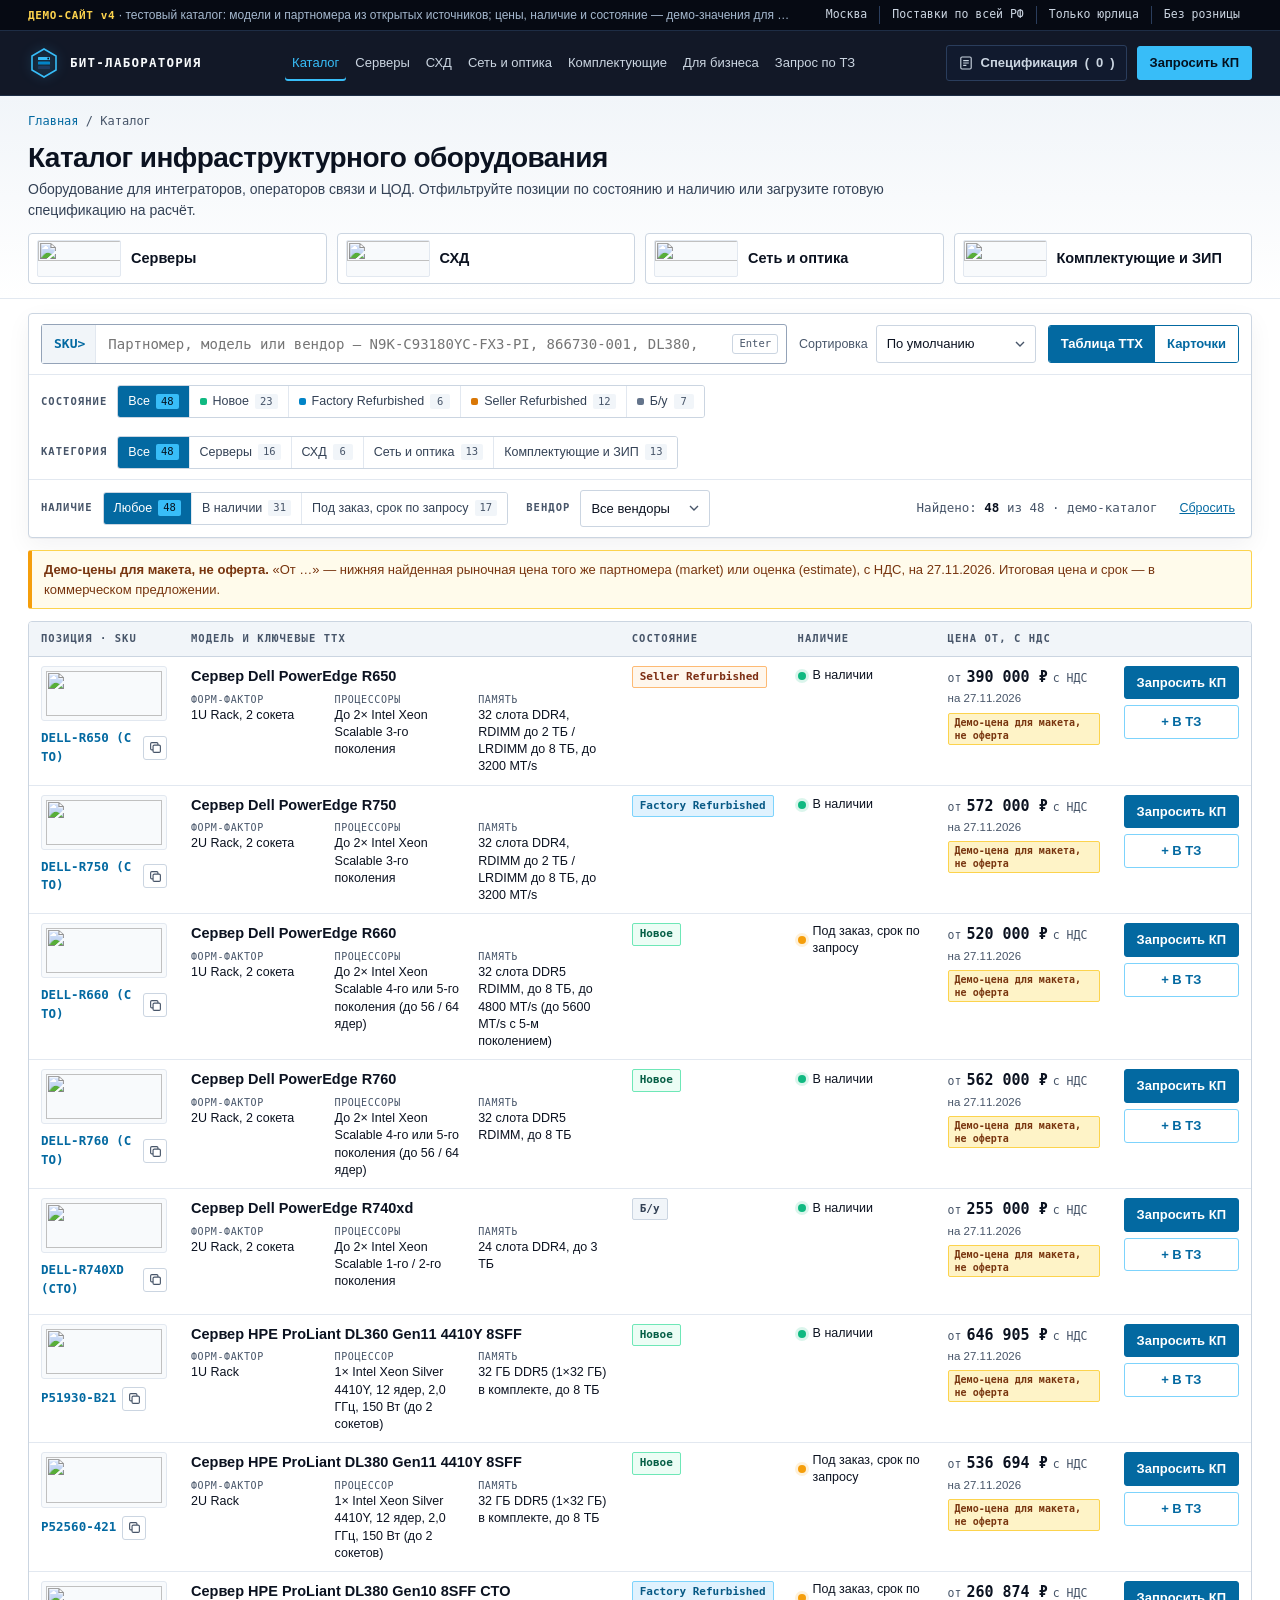
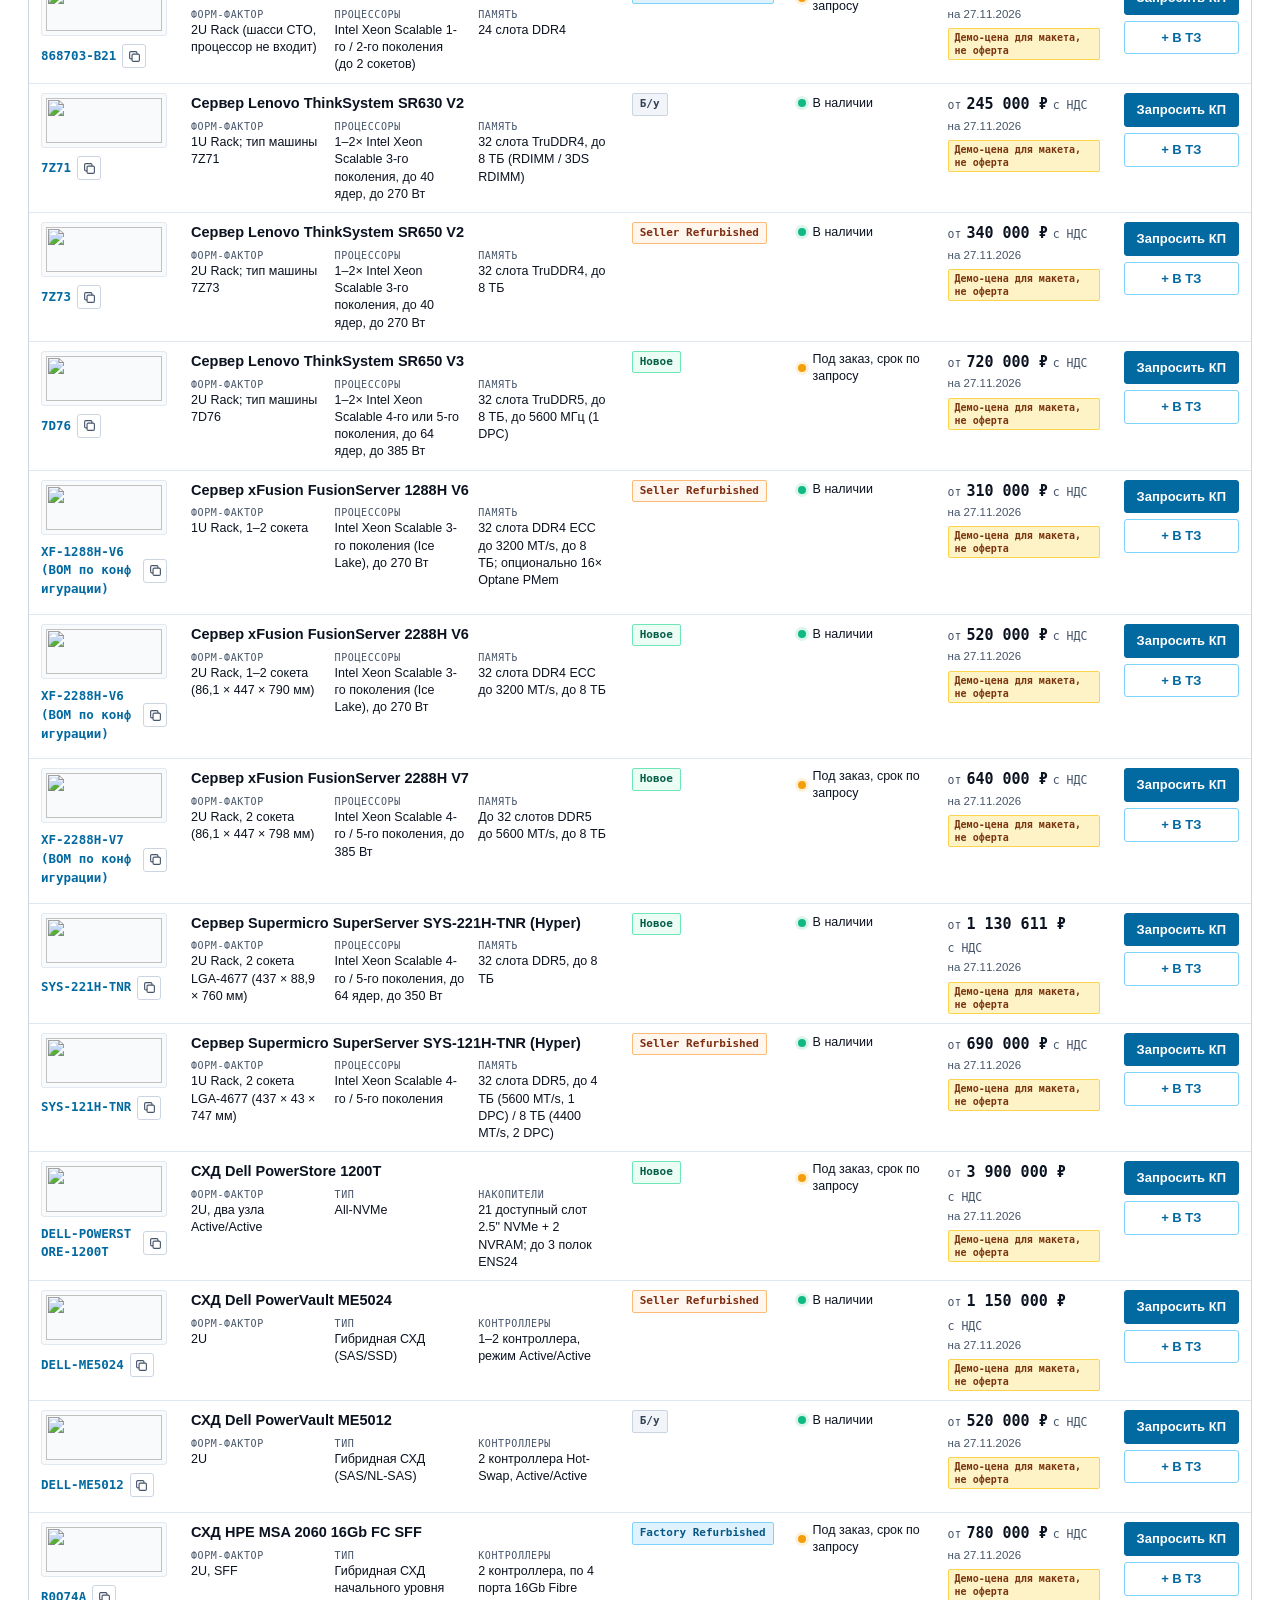
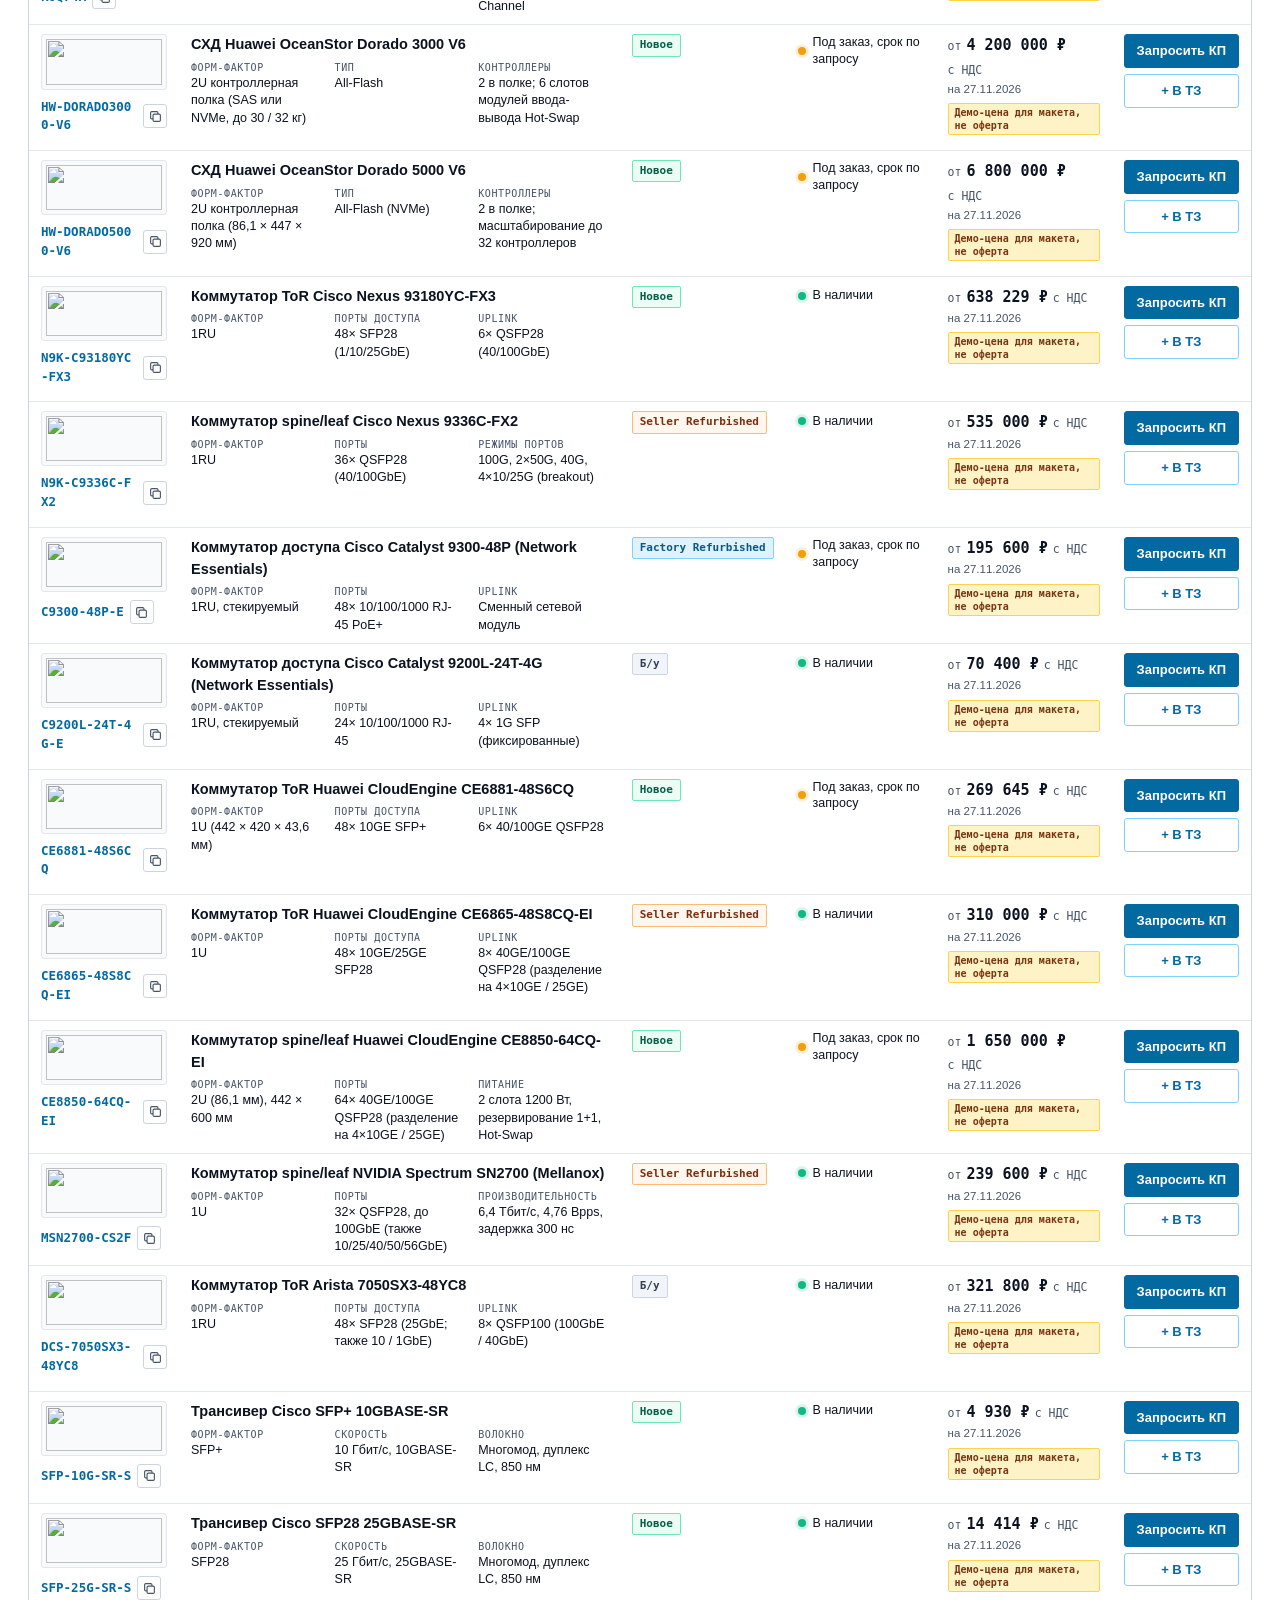
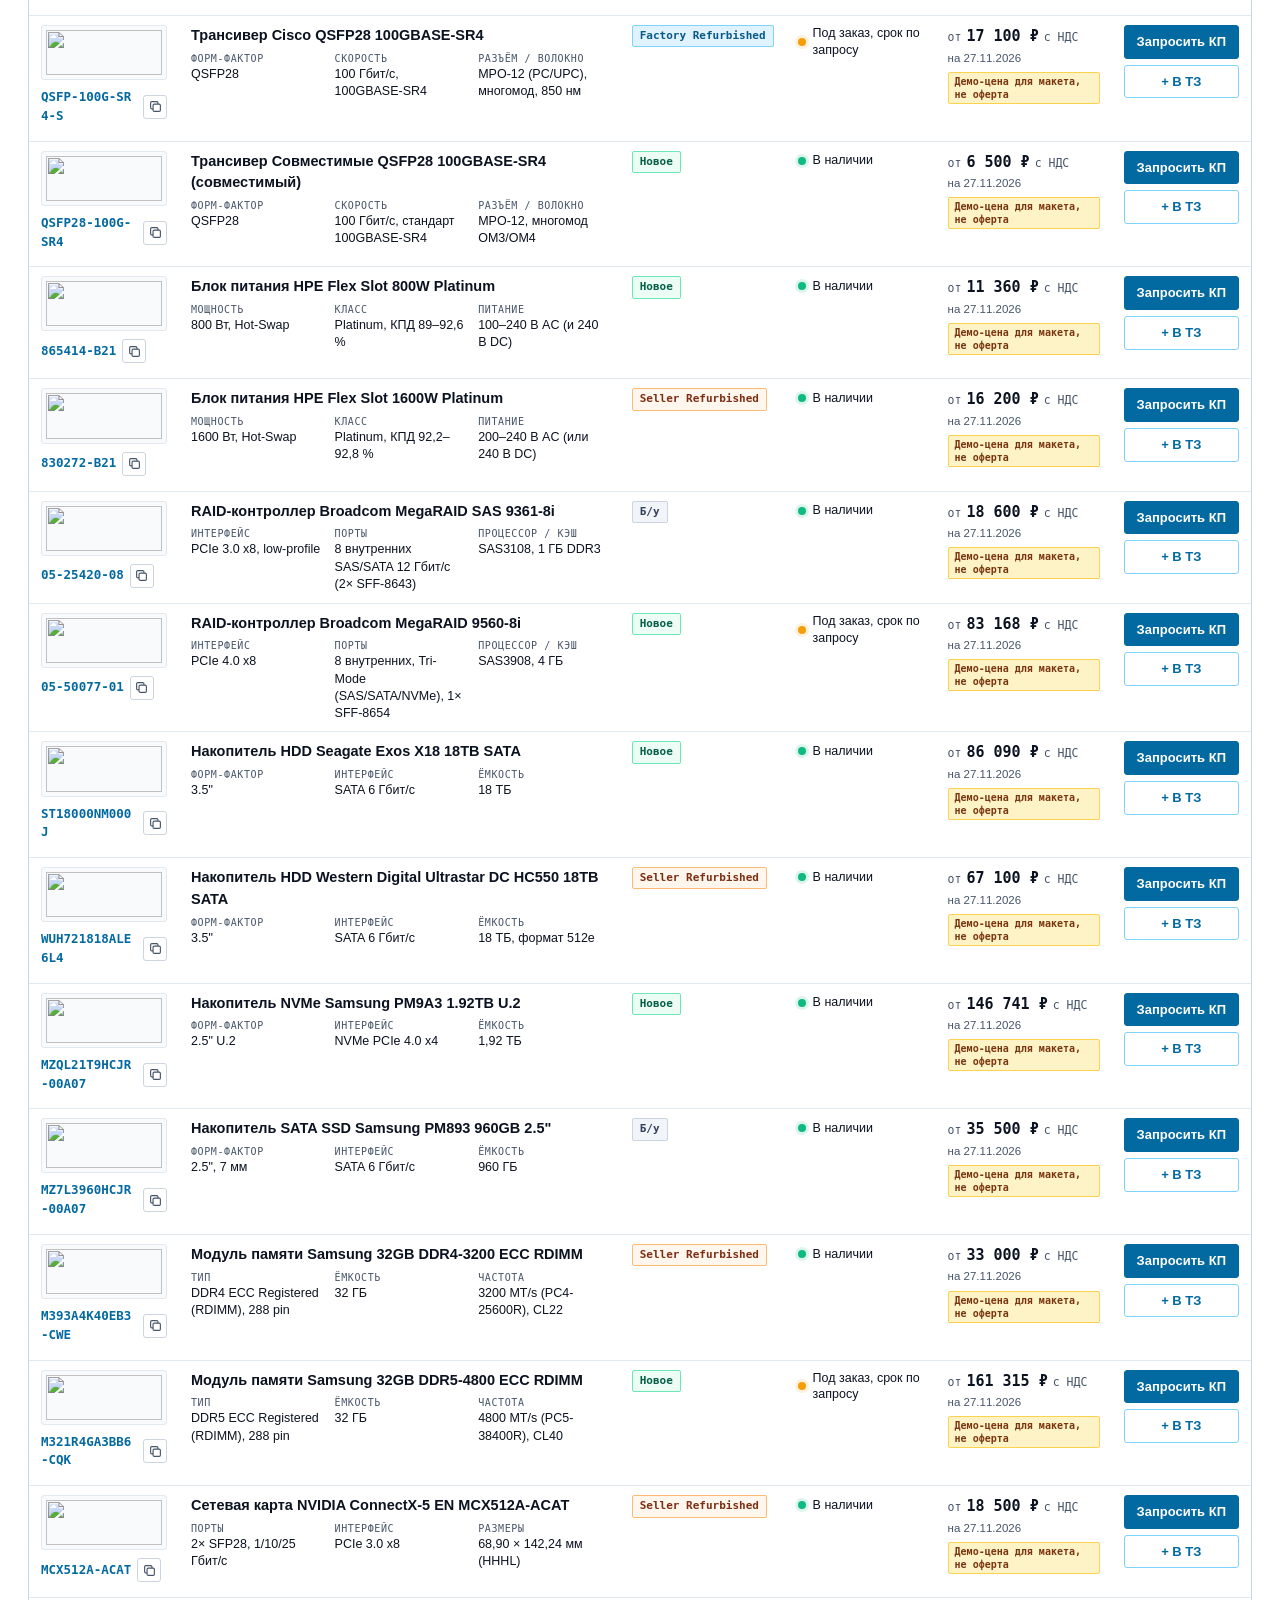
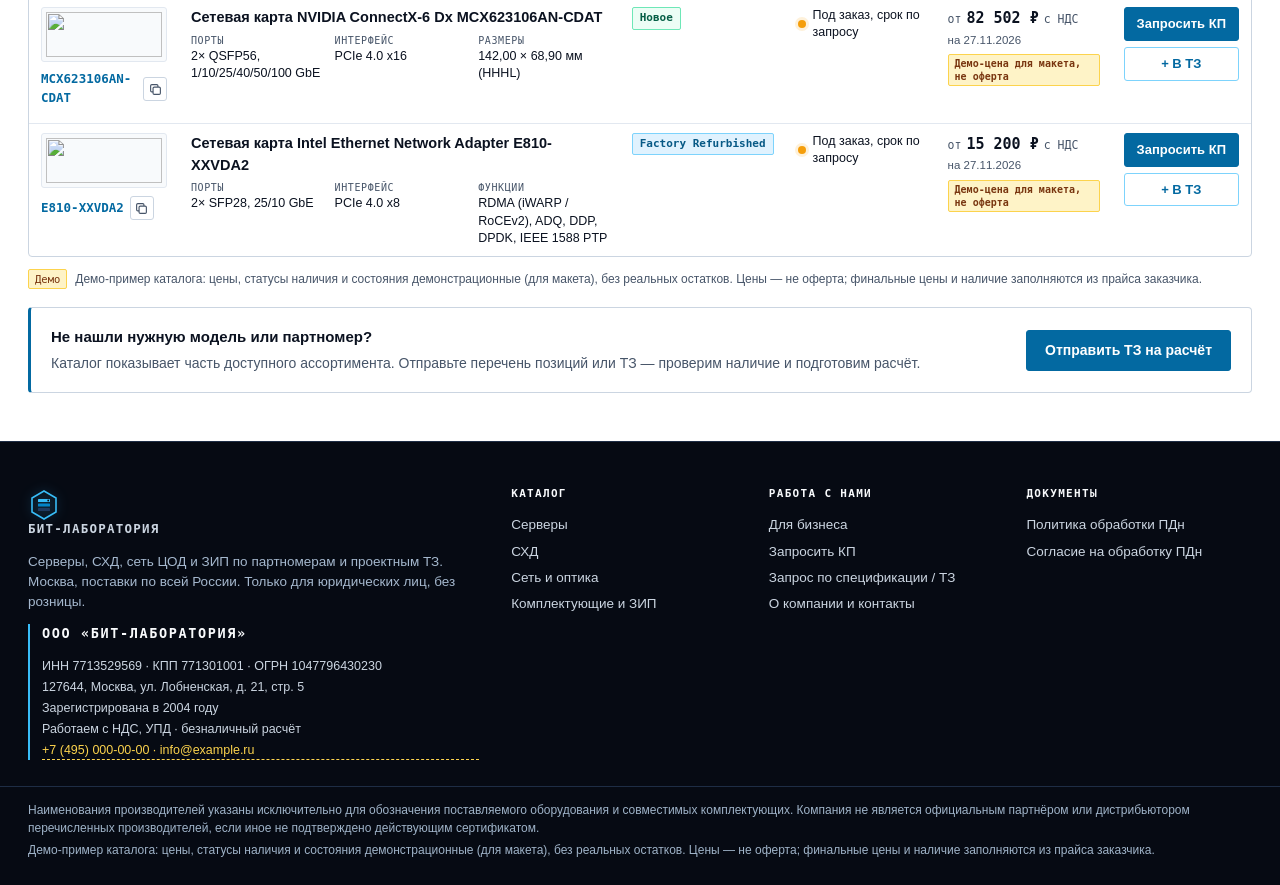
==== commit a6f751e3: "v4 (2/5): index, catalog, product, for-business" ====
--- a/catalog.html
+++ b/catalog.html
@@ -4,23 +4,23 @@
 <meta name="robots" content="noindex,nofollow">
 <meta charset="utf-8">
 <meta name="viewport" content="width=device-width, initial-scale=1">
-<title>Каталог — демо-сайт v3</title>
+<title>Каталог — демо-сайт v4</title>
 <meta name="description" content="Каталог: серверы, СХД, сеть и оптика, комплектующие — фильтр по 4 состояниям и наличию.">
 <link rel="icon" href="data:,">
 <link rel="stylesheet" href="assets/style.css">
 </head>
 <body class="pg-catalog">
 <a class="skip" href="#main">К содержанию</a>
-<div class="util-bar"><div class="wrap ub"><span class="ub-demo"><b>ДЕМО-САЙТ v3</b> · тестовый каталог: модели и партномера из открытых источников; наличие и состояние — демо-значения, без реальных остатков и реквизитов</span><span class="ub-facts"><span>Москва</span><span>Поставки по всей РФ</span><span>Только юрлица</span><span>Без розницы</span></span></div></div><header class="site-header"><div class="wrap hdr"><a class="logo" href="index.html"><svg class="logo-mark" viewBox="0 0 32 32" aria-hidden="true"><path d="M16 2 28 9v14l-12 7L4 23V9z" fill="none" stroke="#38BDF8" stroke-width="1.6"/><rect x="10" y="10" width="12" height="3" rx=".6" fill="#38BDF8"/><rect x="10" y="14.5" width="12" height="3" rx=".6" fill="#0284C7"/><rect x="10" y="19" width="12" height="3" rx=".6" fill="#1E3A5F"/><circle cx="20.2" cy="11.5" r=".9" fill="#060A13"/></svg><span class="logo-txt">[НАЗВАНИЕ КОМПАНИИ]<small>инфраструктура ЦОД · B2B</small></span></a><nav class="nav" aria-label="Основное меню"><a data-nav href="catalog.html">Каталог</a><a data-nav href="catalog.html?category=servers">Серверы</a><a data-nav href="catalog.html?category=storage">СХД</a><a data-nav href="catalog.html?category=network">Сеть и оптика</a><a data-nav href="catalog.html?category=components">Комплектующие</a><a data-nav href="for-business.html">Для бизнеса</a><a data-nav href="rfq-spec.html">Запрос по ТЗ</a></nav><div class="hdr-cta"><button type="button" class="spec-btn" data-bom-btn aria-label="Черновик спецификации"><svg viewBox="0 0 20 20" aria-hidden="true"><rect x="3.5" y="2.5" width="13" height="15" rx="1.5" fill="none" stroke="currentColor" stroke-width="1.4"/><path d="M6.5 7h7M6.5 10h7M6.5 13h4" stroke="currentColor" stroke-width="1.4"/></svg><span class="spec-l">Спецификация</span> (<span data-bom-count>0</span>)</button><a class="btn btn-cyan btn-sm hdr-kp" href="rfq.html">Запросить КП</a><button class="menu-btn" type="button" data-menu-toggle aria-expanded="false" aria-label="Меню"><span></span><span></span><span></span></button></div></div></header>
+<div class="util-bar"><div class="wrap ub"><span class="ub-demo"><b>ДЕМО-САЙТ v4</b> · тестовый каталог: модели и партномера из открытых источников; цены, наличие и состояние — демо-значения для макета (не оферта)</span><span class="ub-facts"><span>Москва</span><span>Поставки по всей РФ</span><span>Только юрлица</span><span>Без розницы</span></span></div></div><header class="site-header"><div class="wrap hdr"><a class="logo" href="index.html"><svg class="logo-mark" viewBox="0 0 32 32" aria-hidden="true"><path d="M16 2 28 9v14l-12 7L4 23V9z" fill="none" stroke="#38BDF8" stroke-width="1.6"/><rect x="10" y="10" width="12" height="3" rx=".6" fill="#38BDF8"/><rect x="10" y="14.5" width="12" height="3" rx=".6" fill="#0284C7"/><rect x="10" y="19" width="12" height="3" rx=".6" fill="#1E3A5F"/><circle cx="20.2" cy="11.5" r=".9" fill="#060A13"/></svg><span class="logo-txt">БИТ-ЛАБОРАТОРИЯ<small>инфраструктура ЦОД · B2B</small></span></a><nav class="nav" aria-label="Основное меню"><a data-nav href="catalog.html">Каталог</a><a data-nav href="catalog.html?category=servers">Серверы</a><a data-nav href="catalog.html?category=storage">СХД</a><a data-nav href="catalog.html?category=network">Сеть и оптика</a><a data-nav href="catalog.html?category=components">Комплектующие</a><a data-nav href="for-business.html">Для бизнеса</a><a data-nav href="rfq-spec.html">Запрос по ТЗ</a></nav><div class="hdr-cta"><button type="button" class="spec-btn" data-bom-btn aria-label="Черновик спецификации"><svg viewBox="0 0 20 20" aria-hidden="true"><rect x="3.5" y="2.5" width="13" height="15" rx="1.5" fill="none" stroke="currentColor" stroke-width="1.4"/><path d="M6.5 7h7M6.5 10h7M6.5 13h4" stroke="currentColor" stroke-width="1.4"/></svg><span class="spec-l">Спецификация</span> (<span data-bom-count>0</span>)</button><a class="btn btn-cyan btn-sm hdr-kp" href="rfq.html">Запросить КП</a><button class="menu-btn" type="button" data-menu-toggle aria-expanded="false" aria-label="Меню"><span></span><span></span><span></span></button></div></div></header>
 <main id="main">
 <section class="page-head"><div class="wrap"><nav class="crumbs mono" aria-label="Хлебные крошки"><a href="index.html">Главная</a> / <span>Каталог</span></nav>
 <h1 data-cat-h1 data-default="Каталог инфраструктурного оборудования">Каталог инфраструктурного оборудования</h1>
 <p class="lead">Оборудование для интеграторов, операторов связи и ЦОД. Отфильтруйте позиции по состоянию и наличию или загрузите готовую спецификацию на расчёт.</p>
-<div class="cat-tiles"><a class="cat-tile" href="catalog.html?category=servers"><img src="assets/img/server-2u-nvme.svg" alt=""><span><b>Серверы</b><small>Стоечные 1U/2U-платформы</small></span></a><a class="cat-tile" href="catalog.html?category=storage"><img src="assets/img/storage-allflash.svg" alt=""><span><b>СХД</b><small>All-Flash и гибридные СХД</small></span></a><a class="cat-tile" href="catalog.html?category=network"><img src="assets/img/switch-tor-1u.svg" alt=""><span><b>Сеть и оптика</b><small>ToR-коммутаторы, оптика 25G/100G</small></span></a><a class="cat-tile" href="catalog.html?category=components"><img src="assets/img/component-psu-kit.svg" alt=""><span><b>Комплектующие и ЗИП</b><small>БП, NVMe, ECC RDIMM</small></span></a></div></div></section>
+<div class="cat-tiles"><a class="cat-tile" href="catalog.html?category=servers"><img src="assets/img/l-server-2u.svg" alt=""><span><b>Серверы</b><small>Стоечные 1U/2U-платформы</small></span></a><a class="cat-tile" href="catalog.html?category=storage"><img src="assets/img/l-storage.svg" alt=""><span><b>СХД</b><small>All-Flash и гибридные СХД</small></span></a><a class="cat-tile" href="catalog.html?category=network"><img src="assets/img/l-switch.svg" alt=""><span><b>Сеть и оптика</b><small>ToR-коммутаторы, оптика 25G/100G</small></span></a><a class="cat-tile" href="catalog.html?category=components"><img src="assets/img/l-parts.svg" alt=""><span><b>Комплектующие и ЗИП</b><small>БП, NVMe, ECC RDIMM</small></span></a></div></div></section>
 <section class="light light-tight"><div class="wrap"><div class="wz" data-catalog data-view="table" data-main-catalog>
 <div class="toolbar">
-<div class="tb-row"><form class="sku-search" data-search-form role="search"><span class="sku-pfx mono" aria-hidden="true">SKU&gt;</span><input type="search" data-fsearch placeholder="Партномер, модель или вендор — OceanStor, R750, DL380, CE6881, XF-2288" aria-label="Поиск по партномеру, модели или вендору" autocomplete="off" spellcheck="false"><kbd class="mono">Enter</kbd></form>
-<label class="tb-sel"><span>Сортировка</span><select data-fsel="sort" aria-label="Сортировка"><option value="default">По умолчанию</option><option value="stock">Сначала в наличии</option><option value="vendor">По вендору</option><option value="form">По форм-фактору</option></select></label>
+<div class="tb-row"><form class="sku-search" data-search-form role="search"><span class="sku-pfx mono" aria-hidden="true">SKU&gt;</span><input type="search" data-fsearch placeholder="Партномер, модель или вендор — N9K-C93180YC-FX3-PI, 866730-001, DL380, R750" aria-label="Поиск по партномеру, модели или вендору" autocomplete="off" spellcheck="false"><kbd class="mono">Enter</kbd></form>
+<label class="tb-sel"><span>Сортировка</span><select data-fsel="sort" aria-label="Сортировка"><option value="default">По умолчанию</option><option value="stock">Сначала в наличии</option><option value="vendor">По вендору</option><option value="form">По форм-фактору</option><option value="price_asc">Сначала дешевле</option><option value="price_desc">Сначала дороже</option></select></label>
 <div class="view-tg" role="group" aria-label="Вид"><button type="button" data-view="table">Таблица ТТХ</button><button type="button" data-view="cards">Карточки</button></div></div>
 <div class="tb-row tb-filters"><div class="fgroup"><span class="fl">Состояние</span><div class="seg seg-cond" role="group" aria-label="Состояние"><button type="button" data-fbtn data-key="condition" data-value="">Все <span class="n"></span></button><button type="button" class="fb-new" data-fbtn data-key="condition" data-value="new">Новое <span class="n"></span></button><button type="button" class="fb-factory" data-fbtn data-key="condition" data-value="factory">Factory Refurbished <span class="n"></span></button><button type="button" class="fb-seller" data-fbtn data-key="condition" data-value="seller">Seller Refurbished <span class="n"></span></button><button type="button" class="fb-used" data-fbtn data-key="condition" data-value="used">Б/у <span class="n"></span></button></div></div>
 <div class="fgroup"><span class="fl">Категория</span><div class="seg" role="group" aria-label="Категория"><button type="button" data-fbtn data-key="category" data-value="">Все <span class="n"></span></button><button type="button" class="fb-servers" data-fbtn data-key="category" data-value="servers">Серверы <span class="n"></span></button><button type="button" class="fb-storage" data-fbtn data-key="category" data-value="storage">СХД <span class="n"></span></button><button type="button" class="fb-network" data-fbtn data-key="category" data-value="network">Сеть и оптика <span class="n"></span></button><button type="button" class="fb-components" data-fbtn data-key="category" data-value="components">Комплектующие и ЗИП <span class="n"></span></button></div></div></div>
@@ -28,19 +28,20 @@
 <div class="fgroup"><span class="fl">Вендор</span><select data-fsel="vendor" aria-label="Вендор"><option value="">Все вендоры</option><option value="Dell">Dell</option><option value="HPE">HPE</option><option value="Lenovo">Lenovo</option><option value="Huawei">Huawei</option><option value="xFusion">xFusion</option><option value="Supermicro">Supermicro</option><option value="Cisco">Cisco</option><option value="NVIDIA">NVIDIA</option><option value="Arista">Arista</option><option value="Broadcom">Broadcom</option><option value="Seagate">Seagate</option><option value="Western Digital">Western Digital</option><option value="Samsung">Samsung</option><option value="Intel">Intel</option><option value="Совместимые">Совместимые</option></select></div>
 <span class="tb-count" data-count></span><button type="button" class="tb-reset" data-reset>Сбросить</button></div>
 </div>
+<p class="demo-price-banner" data-demo-price-banner><b>Демо-цены для макета, не оферта.</b> «От …» — нижняя найденная рыночная цена того же партномера (market) или оценка (estimate), с НДС, на 27.11.2026. Итоговая цена и срок — в коммерческом предложении.</p>
 <div class="results" data-results></div>
-<p class="wz-demo"><span class="demo-tag">Демо</span> Демо-пример каталога — SKU и статусы наличия демонстрационные (для макета), без реальных остатков и реквизитов. Финальные SKU и наличие заполняются из прайса заказчика.</p>
+<p class="wz-demo"><span class="demo-tag">Демо</span> Демо-пример каталога: цены, статусы наличия и состояния демонстрационные (для макета), без реальных остатков. Цены — не оферта; финальные цены и наличие заполняются из прайса заказчика.</p>
 </div>
 <div class="not-found"><div><b>Не нашли нужную модель или партномер?</b><p>Каталог показывает часть доступного ассортимента. Отправьте перечень позиций или ТЗ — проверим наличие и подготовим расчёт.</p></div><a class="btn btn-primary" href="rfq-spec.html">Отправить ТЗ на расчёт</a></div></div></section>
 </main>
 <footer class="site-footer"><div class="wrap ftr">
-<div class="ftr-col"><a class="logo" href="index.html"><svg class="logo-mark" viewBox="0 0 32 32" aria-hidden="true"><path d="M16 2 28 9v14l-12 7L4 23V9z" fill="none" stroke="#38BDF8" stroke-width="1.6"/><rect x="10" y="10" width="12" height="3" rx=".6" fill="#38BDF8"/><rect x="10" y="14.5" width="12" height="3" rx=".6" fill="#0284C7"/><rect x="10" y="19" width="12" height="3" rx=".6" fill="#1E3A5F"/><circle cx="20.2" cy="11.5" r=".9" fill="#060A13"/></svg><span class="logo-txt">[НАЗВАНИЕ КОМПАНИИ]<small>инфраструктура ЦОД · B2B</small></span></a>
+<div class="ftr-col"><a class="logo" href="index.html"><svg class="logo-mark" viewBox="0 0 32 32" aria-hidden="true"><path d="M16 2 28 9v14l-12 7L4 23V9z" fill="none" stroke="#38BDF8" stroke-width="1.6"/><rect x="10" y="10" width="12" height="3" rx=".6" fill="#38BDF8"/><rect x="10" y="14.5" width="12" height="3" rx=".6" fill="#0284C7"/><rect x="10" y="19" width="12" height="3" rx=".6" fill="#1E3A5F"/><circle cx="20.2" cy="11.5" r=".9" fill="#060A13"/></svg><span class="logo-txt">БИТ-ЛАБОРАТОРИЯ<small>инфраструктура ЦОД · B2B</small></span></a>
 <p>Серверы, СХД, сеть ЦОД и ЗИП по партномерам и проектным ТЗ. Москва, поставки по всей России. Только для юридических лиц, без розницы.</p>
-<div class="slot-box"><span class="slot-label">Слот проверки заказчика</span>[Реквизиты: ИНН / ОГРН / юрадрес · режим налогообложения (ОСНО/НДС) — заполняются после проверки]</div></div>
+<div class="ent"><b>ООО «БИТ-ЛАБОРАТОРИЯ»</b><span>ИНН 7713529569 · КПП 771301001 · ОГРН 1047796430230</span><span>127644, Москва, ул. Лобненская, д. 21, стр. 5</span><span>Зарегистрирована в 2004 году</span><span>Работаем с НДС, УПД · безналичный расчёт</span><!-- TODO: заглушки контактов — заменить на реальные телефон и e-mail перед запуском --><span class="ent-ph" title="Заглушка: заменить на реальные контакты">+7 (495) 000-00-00 · info@example.ru</span></div></div>
 <div class="ftr-col"><b>Каталог</b><a href="catalog.html?category=servers">Серверы</a><a href="catalog.html?category=storage">СХД</a><a href="catalog.html?category=network">Сеть и оптика</a><a href="catalog.html?category=components">Комплектующие и ЗИП</a></div>
 <div class="ftr-col"><b>Работа с нами</b><a href="for-business.html">Для бизнеса</a><a href="rfq.html">Запросить КП</a><a href="rfq-spec.html">Запрос по спецификации / ТЗ</a><a href="for-business.html#contacts">О компании и контакты</a></div>
 <div class="ftr-col"><b>Документы</b><a href="privacy.html">Политика обработки ПДн</a><a href="consent.html">Согласие на обработку ПДн</a></div>
-</div><div class="wrap ftr-note"><p>Наименования производителей указаны исключительно для обозначения поставляемого оборудования и совместимых комплектующих. Компания не является официальным партнёром или дистрибьютором перечисленных производителей, если иное не подтверждено действующим сертификатом.</p><p>Демо-пример каталога — SKU и статусы наличия демонстрационные (для макета), без реальных остатков и реквизитов. Финальные SKU и наличие заполняются из прайса заказчика.</p></div></footer>
+</div><div class="wrap ftr-note"><p>Наименования производителей указаны исключительно для обозначения поставляемого оборудования и совместимых комплектующих. Компания не является официальным партнёром или дистрибьютором перечисленных производителей, если иное не подтверждено действующим сертификатом.</p><p>Демо-пример каталога: цены, статусы наличия и состояния демонстрационные (для макета), без реальных остатков. Цены — не оферта; финальные цены и наличие заполняются из прайса заказчика.</p></div></footer>
 <section class="bom" id="bom" hidden aria-label="Черновик спецификации (BOM)">
 <div class="wrap bom-bar"><button type="button" class="bom-toggle" data-bom-toggle aria-expanded="false" aria-controls="bom-list">
 <span class="bom-ico" aria-hidden="true"></span><span class="bom-t">Черновик спецификации (BOM)</span><span class="bom-sum mono" data-bom-sum></span><span class="bom-chev" aria-hidden="true"></span></button>
--- a/assets/style.css
+++ b/assets/style.css
@@ -460,3 +460,165 @@
 
 .pg-spec .bom{display:none!important}
 body.pg-spec.has-bom{padding-bottom:0}
+
+/* ===== v4: светлое тело страниц, тёмные шапка/подвал/панель ТЗ; цены, карточка, совместимость ===== */
+body{background:#fff}
+.hero{background:linear-gradient(180deg,#F1F5F9 0%,#FFFFFF 100%);color:var(--text2);padding:26px 0 0;border-bottom:1px solid var(--line)}
+.hero-grid-bg,.hero-rack{display:none}
+.hero .eyebrow{color:var(--cyan-dd)}
+.hero h1{color:var(--text);font-size:38px;max-width:700px}
+.hero .lead{color:var(--text2);font-size:16px;max-width:620px;margin-bottom:18px}
+.seg-card{background:#fff;border:1px solid var(--line2);color:var(--text2)}
+.seg-card::before{background:linear-gradient(90deg,var(--cyan-dd),transparent)}
+.seg-card:hover{border-color:var(--cyan-dd);box-shadow:0 8px 24px rgba(2,132,199,.1)}
+.sc-code{color:var(--cyan-dd)}.seg-card b{color:var(--text)}.seg-card ul{color:var(--text2)}
+.seg-card li::before{background:var(--cyan-dd)}.sc-cta{color:var(--cyan-dd)}
+.qd{background:#fff;border:1px solid var(--line2);box-shadow:0 14px 40px rgba(15,23,42,.09);backdrop-filter:none}
+.qd-head,.qd-tabs,.qd-foot{border-color:var(--line)}
+.qd-title{color:var(--cyan-dd)}.qd-live{color:var(--muted)}
+.qd-tabs button{color:var(--muted)}.qd-tabs button:hover{color:var(--text)}
+.qd-tabs button.is-on{color:var(--text);background:#F0F9FF;border-bottom-color:var(--cyan-dd)}
+.qd-l{color:var(--text2)}
+.qd-input{background:#fff;border-color:#94A3B8}.qd-input:focus-within{border-color:var(--cyan-dd);box-shadow:0 0 0 3px rgba(2,132,199,.16)}
+.qd-input span{color:var(--cyan-dd)}.qd-input input{color:var(--text)}
+.qd-input input::placeholder,.qd textarea::placeholder{color:#64748B}
+.qd-ex{color:var(--muted)}
+.ex{background:var(--paper3);color:var(--text2);border-color:var(--line2)}.ex:hover{border-color:var(--cyan-dd);color:var(--cyan-dd)}
+.qchip{background:#fff;color:var(--text2);border-color:var(--line2)}
+.qchip.is-on{border-color:var(--cyan-dd);color:var(--text);background:#F0F9FF}
+.qd-file{background:var(--paper2);border-color:var(--line2)}.qd-file span,.qd-hint,.qd-foot{color:var(--muted)}
+.qd textarea{background:#fff;color:var(--text);border-color:var(--line2)}
+.qd .btn-cyan{background:var(--cyan-dd);border-color:var(--cyan-dd);color:#fff}.qd .btn-cyan:hover{background:#075985}
+.qd .btn-outline{color:var(--cyan-dd);border-color:var(--cyan-dd)}
+.facts{border-top:1px solid var(--line);margin-top:18px}.fact+.fact{border-left-color:var(--line)}
+.fact svg{color:var(--cyan-dd)}.fact b{color:var(--text)}.fact span{color:var(--muted)}
+.ptable thead th,.cond-table thead th{background:var(--paper3);color:var(--muted);border-bottom:1px solid var(--line2)}
+.thumb,.pcard-img{background:#F8FAFC;border:1px solid var(--line);aspect-ratio:16/7}
+.thumb img,.pcard-img img{object-fit:contain;padding:4px}
+.pcard-img{border:0;border-bottom:1px solid var(--line)}
+.seg button.is-on{background:var(--cyan-dd)}
+.c-pos{width:150px}.c-price{width:176px}.c-act{width:136px}
+.ptable td.c-price{white-space:normal}
+.ptable .price b{font-size:15px}
+.price{display:inline-flex;gap:5px;align-items:baseline;flex-wrap:wrap}
+.price .pr-from,.price .pr-vat{font-size:11.5px;font-weight:500;color:var(--muted)}
+.pr-date{display:block;font-size:11.5px;color:var(--muted);margin-top:2px}
+.demo-price{display:inline-block;margin-top:5px;font-family:var(--mono);font-size:10px;font-weight:700;line-height:1.3;background:#FEF3C7;color:#78350F;border:1px solid #FCD34D;padding:2px 6px;border-radius:2px}
+.price-none{color:var(--muted);font-weight:600}
+.pcard-foot{flex-wrap:wrap;gap:8px}
+.pcard-price{display:block}
+.alias-hit{display:block;font-size:10.5px;color:#92400E;background:#FFFBEB;border:1px solid #FDE68A;padding:1px 6px;margin-top:4px;border-radius:2px;white-space:normal}
+.demo-price-banner{background:#FFFBEB;border:1px solid #FCD34D;border-left:4px solid #F59E0B;color:#78350F;padding:9px 12px;font-size:13px;margin:12px 0 0;border-radius:3px}
+.cond-tbd{color:#334155;background:#F1F5F9;border-color:#CBD5E1}
+/* шапки страниц — светлые */
+.page-head,.p-head{background:linear-gradient(180deg,#F1F5F9,#fff);color:var(--text2);border-bottom:1px solid var(--line)}
+.page-head::before,.p-head::before{display:none}
+.page-head h1{color:var(--text)}.page-head .lead{color:var(--text2)}
+.crumbs{color:var(--muted)}.crumbs a{color:var(--cyan-dd)}
+.cat-tile{background:#fff;border-color:var(--line2);color:var(--text2)}.cat-tile:hover{border-color:var(--cyan-dd)}
+.cat-tile img{background:#F8FAFC;border-color:var(--line);object-fit:contain;aspect-ratio:16/7}
+.cat-tile b{color:var(--text)}.cat-tile small{color:var(--muted)}
+/* форма / контакты — светлые */
+.dark-form,.dark-band{background:var(--paper2);color:var(--text2);border-top:1px solid var(--line)}
+.dark-form h2,.dark-band h2{color:var(--text)}
+.dark-form .eyebrow,.dark-band .eyebrow{color:var(--cyan-dd)}.dark-form .lead{color:var(--text2)}
+.df-card{border:1px solid var(--line2);border-top:3px solid var(--cyan-dd)}
+.conf{background:#fff;border:1px solid var(--line2);color:var(--text2)}.conf .eyebrow{color:var(--cyan-dd)}.conf h3,.conf-list b{color:var(--text)}
+.conf-list li::before{border-color:var(--cyan-dd)}.conf .slot{color:#92400E}
+.contact-list{border-top:1px solid var(--line2)}.contact-list li{border-bottom:1px solid var(--line)}
+.contact-list span{color:var(--muted)}.contact-list b{color:var(--text)}.contact-list .slot{color:#92400E}
+.seg-rack{background:#F8FAFC;border-color:var(--line2)}
+.light .btn-cyan{background:var(--cyan-dd);border-color:var(--cyan-dd);color:#fff}.light .btn-cyan:hover{background:#075985}
+/* реквизиты */
+.ent{display:flex;flex-direction:column;gap:3px;font-size:12.5px;line-height:1.45;color:var(--on-dark2);border-left:2px solid var(--cyan);padding-left:12px;margin-top:12px}
+.ent b{color:var(--on-dark);font-size:13.5px}
+.ent-ph{border-bottom:1px dashed #FCD34D}
+.site-footer .ent-ph{color:#FCD34D}
+.ent-lg{color:var(--text2);border-left-color:var(--cyan-dd);font-size:14px}.ent-lg b{color:var(--text);font-size:15px}
+.slot-item.ok{border:1px solid #6EE7B7;border-style:solid;background:#F0FDF4}
+.ok-label{display:block;font-family:var(--mono);font-size:10.5px;font-weight:700;letter-spacing:.1em;text-transform:uppercase;color:#065F46;margin-bottom:4px}
+.slot-item.ok ul{font-family:var(--font);font-size:13.5px}
+.contact-list .ent-ph{border-bottom:1px dashed #D97706}
+/* карточка товара */
+.pv{background:linear-gradient(180deg,#F1F5F9,#fff 60%);border-bottom:1px solid var(--line);padding:14px 0 26px}
+.pv .crumbs{margin-bottom:12px}
+.pv-grid{display:grid;grid-template-columns:minmax(280px,400px) minmax(0,1fr);gap:32px;align-items:start}
+.pv-fig{margin:0;background:#fff;border:1px solid var(--line2);border-radius:4px;padding:14px}
+.pv-img img{width:100%;max-height:230px;object-fit:contain}
+.pv-fig figcaption{font-size:10.5px;color:var(--muted);border-top:1px solid var(--line);padding-top:8px;margin-top:8px}
+.p-h1{color:var(--text);font-size:28px;margin:10px 0 8px}
+.h1-sku{color:var(--cyan-dd)}
+.p-sku{color:var(--text2)}.p-sku b{color:var(--text)}
+.copy-lg{color:var(--cyan-dd);border-color:var(--line2)}.copy-lg:hover{color:var(--cyan-dd);border-color:var(--cyan-dd)}
+.p-head .avail,.pv .avail{color:var(--text)}
+.pv-key{display:grid;grid-template-columns:repeat(3,minmax(0,1fr));gap:10px 18px;margin:12px 0 14px;padding:12px 0;border-top:1px solid var(--line);border-bottom:1px solid var(--line)}
+.pv-key dt{font-family:var(--mono);font-size:10px;letter-spacing:.06em;text-transform:uppercase;color:var(--muted)}
+.pv-key dd{margin:2px 0 0;font-size:13.5px;font-weight:600;line-height:1.35}
+.pv-buy{background:#fff;border:1px solid var(--line2);border-top:3px solid var(--cyan-dd);border-radius:4px;padding:14px 16px;box-shadow:0 8px 24px rgba(15,23,42,.06)}
+.pv-price{display:flex;flex-wrap:wrap;align-items:baseline;gap:4px 12px;margin-bottom:10px}
+.pv-price .price-lg b{font-size:30px;font-family:var(--head)}
+.pv-price .pr-from,.pv-price .pr-vat{font-size:14px}
+.pv-price .pr-date{display:inline;font-size:13px;margin:0}
+.pv-price .demo-price{font-size:11.5px;margin:0;padding:3px 8px}
+.pr-srcline{flex-basis:100%;font-size:12px;color:var(--muted);line-height:1.4}
+.pv-actions{display:flex;gap:10px;flex-wrap:wrap}
+.pv-links{font-size:13px;margin:10px 0 0}
+.pv-buy .buy-note{margin-top:8px}
+.p-stack{display:flex;flex-direction:column;gap:6px}
+.box-sub{font-size:13px;color:var(--muted);margin:8px 0 4px}
+.box-link{float:right;font-family:var(--font);font-size:12px;letter-spacing:0;text-transform:none;font-weight:600}
+.ext-grid{display:grid;grid-template-columns:1fr 1fr;gap:6px 32px;margin-top:6px}
+.ext-g h3{font-size:12.5px;font-family:var(--mono);letter-spacing:.08em;text-transform:uppercase;color:var(--cyan-dd);margin:14px 0 2px}
+.ext-g .spec-table th{width:38%}
+.src{font-size:12px;color:var(--muted);margin:10px 0 0}
+.var-grid{display:grid;grid-template-columns:1fr 1fr;gap:16px;margin-top:12px}
+.var{border:1px solid var(--line2);border-radius:4px;padding:12px 14px;background:var(--paper2)}
+.var-h{margin-bottom:6px}.var-h b{display:inline-block;background:var(--cyan-dd);color:#fff;border-radius:2px;padding:0 7px;margin-right:6px}
+.var p{font-size:13px;color:var(--text2);margin:6px 0 0}
+.airflow{width:100%;max-width:300px;height:auto}
+.af-box{fill:#fff;stroke:#94A3B8;stroke-width:1.5}.af-t{font:12px var(--mono);fill:#475569}.af-s{font:10px var(--mono);fill:#64748B}
+.af-a path{fill:none;stroke-width:3;stroke-linecap:round;stroke-linejoin:round}.af-cold path{stroke:#0284C7}.af-hot path{stroke:#DC2626}
+.cp-g h3{font-size:12.5px;font-family:var(--mono);letter-spacing:.08em;text-transform:uppercase;color:var(--cyan-dd);margin:14px 0 4px}
+.cp-list li{display:grid;grid-template-columns:210px minmax(0,1fr) 170px auto;gap:12px;align-items:center;padding:9px 0;border-bottom:1px solid var(--line);font-size:13.5px}
+.cp-list li:last-child{border-bottom:0}
+.cp-t small{display:block;color:var(--muted);font-size:12px}
+.cp-p .demo-price{display:none}.cp-p .price b{font-size:13.5px}
+.cp-a .btn{white-space:nowrap}
+@media (max-width:1100px){
+  .pv-grid{grid-template-columns:minmax(0,1fr)}
+  .pv-fig{max-width:420px}
+  .hero-grid{display:flex;flex-direction:column;gap:20px}
+  .hero-grid .qd{order:-1}
+  .ext-grid,.var-grid{grid-template-columns:minmax(0,1fr)}
+  .cp-list li{grid-template-columns:minmax(0,1fr) auto;grid-template-areas:"pn a" "t t" "p p"}
+  .cp-pn{grid-area:pn}.cp-t{grid-area:t}.cp-p{grid-area:p}.cp-a{grid-area:a}
+}
+@media (max-width:760px){
+  .hero{padding-top:14px}
+  .hero h1{font-size:24px}
+  .hero .lead{font-size:14.5px}
+  .hero .seg-cards{grid-template-columns:minmax(0,1fr)}
+  .pv-key{grid-template-columns:repeat(2,minmax(0,1fr))}
+  .p-h1{font-size:22px}
+  .pv-price .price-lg b{font-size:26px}
+  .qd-live{display:none}
+  .box-link{float:none;display:block;margin-top:4px}
+}
+/* компактный каталог */
+.page-head{padding:16px 0 14px}
+.page-head h1{font-size:28px;margin-bottom:6px}
+.page-head .lead{font-size:14px;margin:0}
+.cat-tiles{margin-top:12px;gap:10px}
+.cat-tile{padding:6px 8px;gap:10px}.cat-tile img{width:84px}
+.cat-tile small{display:none}
+.ptable td{padding:9px 12px}
+.ptable .ttx{grid-template-columns:repeat(3,minmax(0,1fr));gap:4px 14px}
+.ptable .m-title{margin-bottom:4px}
+.light-tight{padding-top:14px}
+@media (max-width:760px){
+  .qd-chips{grid-template-columns:1fr 1fr!important}
+  .ub-facts{display:none}
+  .qd-tabs button{font-size:12px}
+  .qd-panel{padding:12px 14px 4px}
+  .pv-fig{padding:8px}.pv-img img{max-height:120px}
+}
